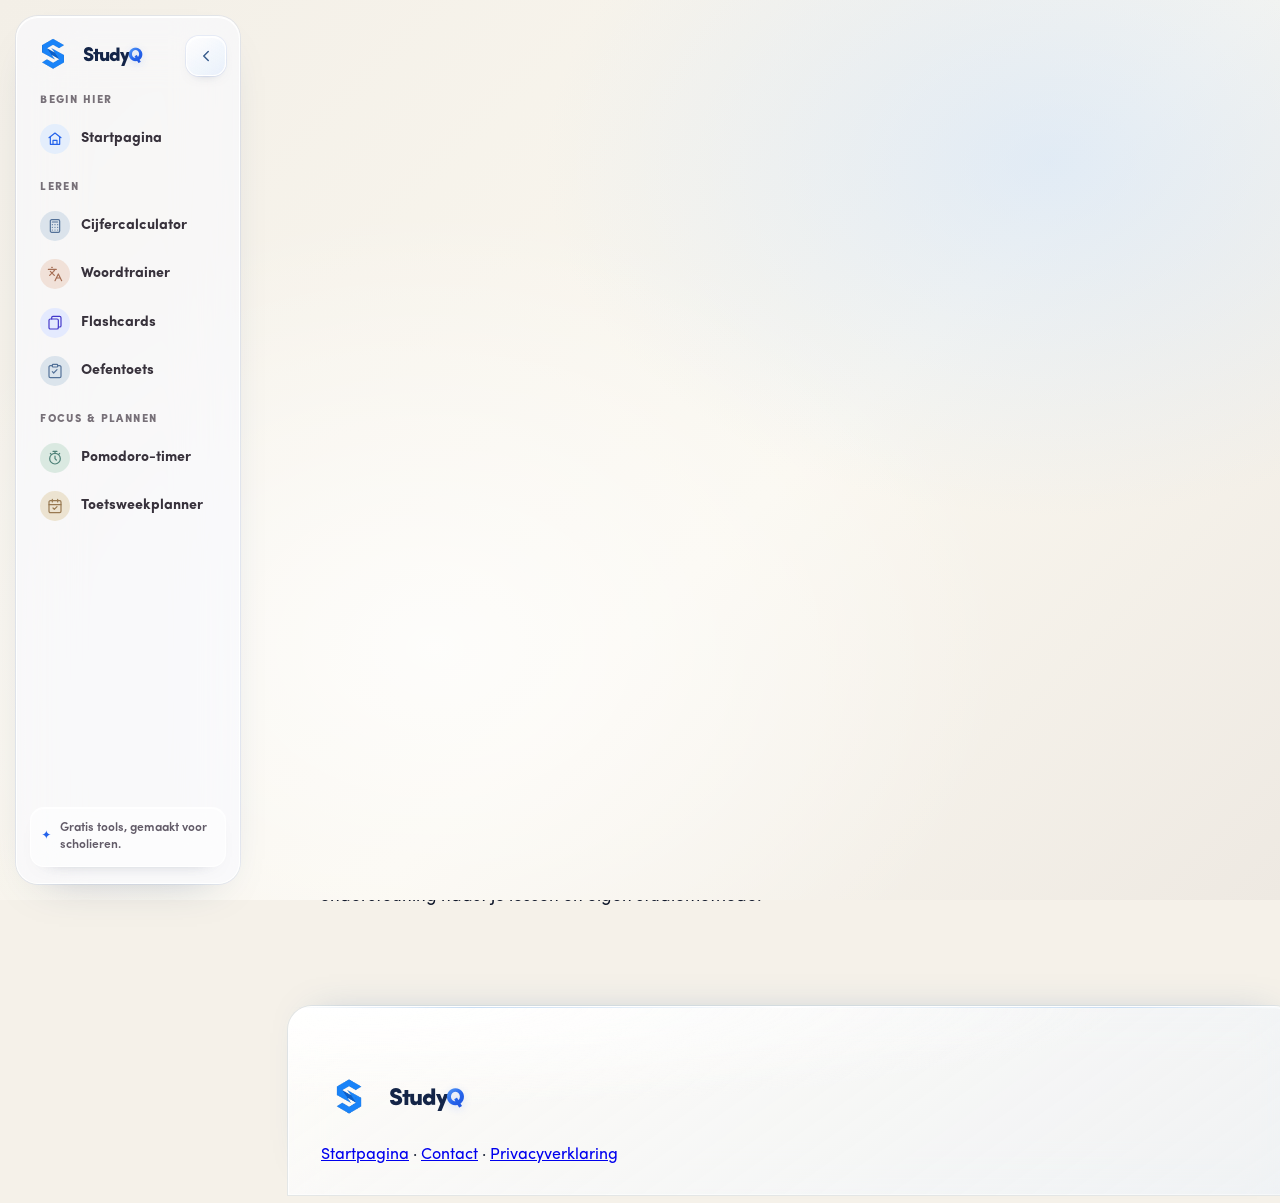
==== about/index.html @ 6595d3c1 "UI logo" ====
<!DOCTYPE html>
<html lang="nl">
<head>
  <meta charset="UTF-8">
  <meta name="viewport" content="width=device-width, initial-scale=1.0">
  <title>Over StudyQ: gratis studietools voor scholieren</title>
  <meta name="description" content="StudyQ brengt gratis studietools samen voor middelbare scholieren: cijfers berekenen, woordjes leren, toetsen plannen en gefocust studeren.">
  <meta name="robots" content="index,follow,max-image-preview:large">
  <link rel="canonical" href="https://studyq-nu.vercel.app/about/">
  <meta property="og:type" content="website">
  <meta property="og:site_name" content="StudyQ">
  <meta property="og:title" content="Over StudyQ: gratis studietools voor scholieren">
  <meta property="og:description" content="Ontdek gratis studietools voor middelbare scholieren, van cijfercalculator tot toetsweekplanner.">
  <meta property="og:url" content="https://studyq-nu.vercel.app/about/">
  <meta property="og:image" content="https://studyq-nu.vercel.app/assets/homepage.png">
  <meta name="twitter:card" content="summary_large_image">
  <meta name="twitter:title" content="Over StudyQ: gratis studietools voor scholieren">
  <meta name="twitter:description" content="Ontdek gratis studietools voor middelbare scholieren, van cijfercalculator tot toetsweekplanner.">
  <meta name="twitter:image" content="https://studyq-nu.vercel.app/assets/homepage.png">
  <link rel="icon" type="image/png" href="../favicon.png">
  <link rel="manifest" href="../favicon_io/site.webmanifest">
  <link rel="stylesheet" href="../theme.css">
  <link rel="stylesheet" href="../footer.css">
  <link rel="stylesheet" href="../site-navigation.css?v=13">
  <link rel="stylesheet" href="../site-ui-consistency.css?v=7">
  <script src="../js/site-navigation-state.js?v=8" defer></script>
  <script src="../js/site-navigation.js?v=7" defer></script>
  <script type="application/ld+json">{"@context":"https://schema.org","@type":"AboutPage","name":"Over StudyQ","url":"https://studyq-nu.vercel.app/about/","inLanguage":"nl-NL","description":"StudyQ brengt gratis studietools samen voor middelbare scholieren."}</script>
  <style>
    body{font-family:'Sofia Pro',Arial,sans-serif;color:#172554;background:#f8fbff}
    .about-main{max-width:920px;margin:0 auto;padding:clamp(2rem,6vw,5rem) 1.25rem}
    .about-main h1{font-size:clamp(2.2rem,5vw,3.5rem);line-height:1.1;margin:0 0 1rem}
    .about-main h2{margin:2rem 0 .6rem}.about-main p,.about-main li{font-size:1.08rem;line-height:1.75}
    .about-main a{color:#1d4ed8}.tool-links{display:grid;grid-template-columns:repeat(auto-fit,minmax(210px,1fr));gap:.8rem;padding:0;list-style:none}
    .tool-links a{display:block;padding:1rem;border:1px solid #dbeafe;border-radius:1rem;background:white;text-decoration:none;font-weight:600}
  </style>
</head>
<body>
  <main class="about-main">
    <p><a href="../">← Naar de startpagina van StudyQ</a></p>
    <h1>Over StudyQ</h1>
    <p>StudyQ is een verzameling gratis online studietools voor middelbare scholieren. De hulpmiddelen helpen je bij dagelijkse schooltaken: inzicht krijgen in cijfers, leerstof oefenen, toetsen voorbereiden en je aandacht verdelen.</p>
    <h2>Tools voor slimmer leren</h2>
    <ul class="tool-links">
      <li><a href="../calculator/">Cijfercalculator — bereken je gemiddelde en benodigde cijfers</a></li>
      <li><a href="../vocab/">Woordtrainer — oefen woordjes en begrippen</a></li>
      <li><a href="../flashcards/">Flashcards — maak kaartjes en herhaal leerstof</a></li>
      <li><a href="../practice-test/">Oefentoets — maak een oefentoets van je lesstof</a></li>
      <li><a href="../pomodoro/">Pomodoro-timer — wissel geconcentreerd werken af met pauzes</a></li>
      <li><a href="../planner/">Toetsweekplanner — plan toetsen en leersessies</a></li>
    </ul>
    <h2>Gemaakt met oog voor privacy</h2>
    <p>Veel StudyQ-tools werken direct in je browser en vereisen geen account. Sommige functies, zoals het maken of nakijken van een oefentoets en AI-planning, kunnen gegevens verwerken via externe diensten. Bekijk de <a href="../privacy/">privacyverklaring</a> voor details per functie.</p>
    <h2>Begin met studeren</h2>
    <p>Kies een hulpmiddel op de <a href="../">startpagina</a> en gebruik het wanneer je het nodig hebt. StudyQ is bedoeld als praktische ondersteuning naast je lessen en eigen studiemethode.</p>
  </main>
  <footer class="site-footer"><div class="footer-inner"><a class="footer-logo" href="../"><img src="../logo/logo.png" width="56" height="56" alt=""><span class="brand-wordmark">Study<span class="brand-q">Q</span></span></a><nav aria-label="Footer"><a href="../">Startpagina</a> · <a href="../contact/">Contact</a> · <a href="../privacy/">Privacyverklaring</a></nav></div></footer>
</body>
</html>
---- theme.css ----
/* ============================================================
   StudyQ — Unified theme
   Aggressive override layer. Loaded last on every tool page
   to force the homepage design language across the whole site.
   ============================================================ */

/* Local Sofia Pro font files */
@font-face {
  font-family: 'Sofia Pro';
  src: url('assets/fonts/sofia-pro/Sofia%20Pro%20Regular%20Az.otf') format('opentype');
  font-style: normal;
  font-weight: 400;
  font-display: swap;
}
@font-face {
  font-family: 'Sofia Pro';
  src: url('assets/fonts/sofia-pro/Sofia%20Pro%20Medium%20Az.otf') format('opentype');
  font-style: normal;
  font-weight: 500;
  font-display: swap;
}
@font-face {
  font-family: 'Sofia Pro';
  src: url('assets/fonts/sofia-pro/Sofia%20Pro%20Semi%20Bold%20Az.otf') format('opentype');
  font-style: normal;
  font-weight: 600;
  font-display: swap;
}
@font-face {
  font-family: 'Sofia Pro';
  src: url('assets/fonts/sofia-pro/Sofia%20Pro%20Bold%20Az.otf') format('opentype');
  font-style: normal;
  font-weight: 700;
  font-display: swap;
}
@font-face {
  font-family: 'Sofia Pro';
  src: url('assets/fonts/sofia-pro/Sofia%20Pro%20Black%20Az.otf') format('opentype');
  font-style: normal;
  font-weight: 900;
  font-display: swap;
}

/* ---------- 1. Kill all infinite animations globally ---------- */
@keyframes _StudyQ_disabled_ {
  from { opacity: 1; }
  to   { opacity: 1; }
}

/* Anything using `animation` gets flattened */
[style*="animation"] { animation: none !important; }
[class*="glow"]     { animation: none !important; text-shadow: none !important; box-shadow: inherit !important; }
[class*="Pulse"]    { animation: none !important; }
[class*="Breath"]   { animation: none !important; }
[class*="Float"]    { animation: none !important; }
[class*="Rise"]     { animation: none !important; }
[class*="Pop"]      { animation: none !important; }

/* ---------- 2. Base ---------- */
html, body {
  font-family: 'Sofia Pro', system-ui, -apple-system, 'Segoe UI', Roboto, sans-serif !important;
  background: #F5F8FE !important;
  background-image: none !important;
  color: #0F172A !important;
  -webkit-font-smoothing: antialiased;
  animation: none !important;
}

body::before { display: none !important; content: none !important; }

body.mode-focus, body.mode-break {
  background: #F5F8FE !important;
  background-image: none !important;
}

/* ---------- 3. Page container (all pages) ---------- */
.page,
.wrapper > .page,
body > .wrapper > .page {
  background: #FFFFFF !important;
  border: 1px solid #E2E8F0 !important;
  border-radius: 36px !important;
  box-shadow: 0 25px 50px -12px rgba(15, 23, 42, 0.12) !important;
  animation: none !important;
  padding: 3rem 3rem 2.5rem !important;
  margin-bottom: 2rem !important;
}

.page::before { display: none !important; content: none !important; }

.wrapper { max-width: 1240px !important; }

/* ---------- 4. Header (all pages) ---------- */
.top-bar {
  display: flex !important;
  align-items: center !important;
  justify-content: space-between !important;
  gap: 2rem !important;
  padding: 0 0 1.5rem !important;
  margin-bottom: 2.5rem !important;
  border-bottom: 1px solid #F1F5F9 !important;
  box-shadow: none !important;
  animation: none !important;
  flex-wrap: wrap !important;
}

.brand {
  display: inline-flex !important;
  align-items: center !important;
  gap: 0.75rem !important;
  font-weight: 800 !important;
  font-size: 1.35rem !important;
  letter-spacing: -0.03em !important;
  color: #0F172A !important;
  text-decoration: none !important;
  animation: none !important;
  text-shadow: none !important;
  transform: none !important;
}
.brand:hover { transform: none !important; }
.brand span { color: #2563EB !important; }

.brand-icon {
  width: 42px !important;
  height: 42px !important;
  background: #2563EB !important;
  color: #fff !important;
  border-radius: 12px !important;
  border: none !important;
  box-shadow: 0 4px 12px -2px rgba(37, 99, 235, 0.4) !important;
  display: inline-flex !important;
  align-items: center !important;
  justify-content: center !important;
  animation: none !important;
  transform: none !important;
}
.brand:hover .brand-icon { transform: none !important; }
.brand-icon svg { width: 22px !important; height: 22px !important; stroke-width: 2.2 !important; }

.header-actions {
  display: flex !important;
  align-items: center !important;
  gap: 0.75rem !important;
  flex-wrap: wrap !important;
  justify-content: flex-end !important;
}

/* ---------- 5. Back link ---------- */
.back-link {
  display: inline-flex !important;
  align-items: center !important;
  gap: 0.5rem !important;
  font-size: 0.9rem !important;
  font-weight: 600 !important;
  color: #334155 !important;
  text-decoration: none !important;
  padding: 0.55rem 1rem 0.55rem 0.85rem !important;
  border-radius: 999px !important;
  background: #FFFFFF !important;
  border: 1px solid #E2E8F0 !important;
  box-shadow: 0 1px 2px rgba(15, 23, 42, 0.04), 0 1px 3px rgba(15, 23, 42, 0.06) !important;
  transition: all 0.15s ease !important;
  animation: none !important;
}
.back-link:hover {
  background: #EFF6FF !important;
  border-color: #BFDBFE !important;
  color: #1D4ED8 !important;
  transform: translateY(-1px) !important;
  box-shadow: 0 4px 6px -1px rgba(15, 23, 42, 0.06) !important;
}
.back-link svg { width: 16px !important; height: 16px !important; stroke-width: 2.4 !important; }

/* ---------- 6. Language switcher ---------- */
.language-switcher {
  position: relative !important;
  display: inline-flex !important;
  align-items: center !important;
  gap: 0.5rem !important;
  background: #FFFFFF !important;
  border: 1px solid #E2E8F0 !important;
  border-radius: 999px !important;
  padding: 0.55rem 0.95rem 0.55rem 1.05rem !important;
  color: #334155 !important;
  cursor: pointer !important;
  font-weight: 600 !important;
  font-size: 0.9rem !important;
  box-shadow: 0 1px 2px rgba(15, 23, 42, 0.04) !important;
  animation: none !important;
  transition: all 0.15s ease !important;
  height: auto !important;
}
.language-switcher span {
  color: #334155 !important;
  font-size: 0.9rem !important;
  font-weight: 600 !important;
}
.language-switcher svg {
  width: 16px !important;
  height: 16px !important;
  stroke: currentColor !important;
  stroke-width: 2.2 !important;
  fill: none !important;
  color: #334155 !important;
}
.language-switcher .language-chevron,
.language-switcher .chevron { width: 14px !important; height: 14px !important; margin-left: -0.15rem !important; }
.language-switcher:hover,
.language-switcher:focus-within {
  border-color: #BFDBFE !important;
  background: #EFF6FF !important;
  color: #1D4ED8 !important;
  transform: none !important;
  box-shadow: 0 4px 6px -1px rgba(15, 23, 42, 0.06) !important;
}
.language-switcher:hover span,
.language-switcher:hover svg { color: #1D4ED8 !important; }

/* ---------- 7. Hero / page title ---------- */
body:has(> .page) .hero {
  margin-bottom: 2.5rem !important;
  text-align: center !important;
  animation: none !important;
}
.hero h1,
h1 {
  font-size: clamp(2rem, 4.5vw, 3rem) !important;
  font-weight: 900 !important;
  line-height: 1.1 !important;
  letter-spacing: -0.04em !important;
  color: #0F172A !important;
  text-shadow: none !important;
  animation: none !important;
  opacity: 1 !important;
  margin-bottom: 0.85rem !important;
  transition: none !important;
}
h1:hover { transform: none !important; }
h1 .highlight {
  color: #2563EB !important;
  background: none !important;
}
h1 .line2,
h1 .not-harder { color: #0F172A !important; }

.hero-desc,
p.hero-desc,
.hero-subtitle {
  font-size: 1.05rem !important;
  color: #64748B !important;
  font-weight: 400 !important;
  line-height: 1.65 !important;
  text-shadow: none !important;
  animation: none !important;
  max-width: 640px !important;
  margin: 0 auto !important;
  border-left: none !important;
  padding-left: 0 !important;
  box-shadow: none !important;
}

/* Homepage hero keeps its original large, left-aligned layout. */
body:has(.hero-inner) .hero { text-align: left !important; margin-bottom: 0 !important; }
body:has(.hero-inner) .hero h1 {
  font-size: clamp(3rem, 5.5vw, 4.6rem) !important;
  line-height: 1.08 !important;
}
body:has(.hero-inner) .hero-subtitle {
  font-size: clamp(1.1rem, 1.5vw, 1.35rem) !important;
  max-width: 680px !important;
  margin: 0 !important;
}
body:has(.hero-inner) .hero-cta { font-size: 1.1rem !important; }
@media (max-width: 720px) {
  body:has(.hero-inner) .hero h1 { font-size: clamp(2.5rem, 9vw, 3.2rem) !important; }
}

/* ---------- 8. Badge ---------- */
.badge {
  display: inline-flex !important;
  align-items: center !important;
  gap: 0.45rem !important;
  background: #EFF6FF !important;
  color: #1D4ED8 !important;
  font-weight: 600 !important;
  font-size: 0.8rem !important;
  padding: 0.4rem 0.95rem !important;
  border-radius: 999px !important;
  margin-bottom: 1.25rem !important;
  letter-spacing: 0 !important;
  border: 1px solid #DBEAFE !important;
  box-shadow: none !important;
  animation: none !important;
  transform: none !important;
}
.badge:hover { transform: none !important; }
.badge svg { width: 14px !important; height: 14px !important; stroke-width: 2.4 !important; }

/* ---------- 9. Buttons (universal) ---------- */
.btn,
button.btn,
a.btn,
.btn-primary,
.btn-secondary,
.btn-add,
.btn-clear,
.btn-calculate,
.btn-continue,
.btn-practice-mode,
.btn-vision,
.btn-plan-start,
.btn-fill-marker,
.btn-edit,
.btn-danger-ghost,
.btn-danger-reset,
.btn-skip,
.btn-long-break,
.preset-btn,
.tab-btn,
.modal-tab,
.ai-tab,
.session-preset,
.confidence-btn,
.prompt-viewer-tab,
.prompt-viewer-toggle,
.prompt-viewer-copy,
.advanced-toggle,
.study-segmented button,
.segmented button,
.quick-add-diff button,
.quick-add-btn,
.ocr-add-row,
.ocr-remove-row,
.remove-btn {
  font-family: inherit !important;
  font-weight: 700 !important;
  letter-spacing: -0.01em !important;
  transition: all 0.15s ease !important;
  animation: none !important;
  text-shadow: none !important;
}

.btn-primary,
.btn-calculate,
.btn-plan-start,
.btn-practice-mode,
.btn-vision,
.btn-add {
  background: #2563EB !important;
  color: #FFFFFF !important;
  border: 1px solid #2563EB !important;
  border-radius: 999px !important;
  box-shadow: 0 4px 12px -2px rgba(37, 99, 235, 0.4) !important;
  padding: 0.8rem 1.5rem !important;
  font-size: 0.95rem !important;
}
.btn-primary:hover,
.btn-calculate:hover,
.btn-plan-start:hover,
.btn-practice-mode:hover,
.btn-vision:hover,
.btn-add:hover {
  background: #1D4ED8 !important;
  border-color: #1D4ED8 !important;
  transform: translateY(-1px) !important;
  box-shadow: 0 8px 20px -4px rgba(37, 99, 235, 0.5) !important;
}
.btn-primary svg,
.btn-calculate svg,
.btn-plan-start svg,
.btn-practice-mode svg,
.btn-vision svg,
.btn-add svg { stroke: currentColor !important; }

.btn-secondary,
.btn-clear,
.btn-skip,
.btn-edit,
.btn-danger-ghost {
  background: #FFFFFF !important;
  color: #334155 !important;
  border: 1px solid #E2E8F0 !important;
  border-radius: 999px !important;
  box-shadow: 0 1px 2px rgba(15, 23, 42, 0.04) !important;
  padding: 0.8rem 1.5rem !important;
  font-size: 0.95rem !important;
}
.btn-secondary:hover,
.btn-clear:hover,
.btn-edit:hover,
.btn-danger-ghost:hover {
  background: #EFF6FF !important;
  color: #1D4ED8 !important;
  border-color: #BFDBFE !important;
  transform: translateY(-1px) !important;
  box-shadow: 0 4px 6px -1px rgba(15, 23, 42, 0.06) !important;
}
.btn-skip {
  background: #FFFBEB !important;
  color: #B45309 !important;
  border-color: #FDE68A !important;
}
.btn-skip:hover { background: #FEF3C7 !important; color: #92400E !important; border-color: #FCD34D !important; }

.btn-danger-reset,
.btn-clear.btn-danger-reset {
  background: #FFF1F2 !important;
  color: #BE123C !important;
  border-color: #FECDD3 !important;
}
.btn-danger-reset:hover {
  background: #FFE4E6 !important;
  border-color: #FDA4AF !important;
  color: #9F1239 !important;
}

.btn-ghost,
.btn-danger-ghost {
  background: transparent !important;
  color: #64748B !important;
  border: 1px solid #E2E8F0 !important;
  border-radius: 999px !important;
  padding: 0.5rem 1rem !important;
  font-size: 0.82rem !important;
  box-shadow: none !important;
}
.btn-ghost:hover,
.btn-danger-ghost:hover {
  background: #F8FAFC !important;
  color: #334155 !important;
  border-color: #CBD5E1 !important;
  transform: none !important;
}

.btn-long-break {
  background: #FFFFFF !important;
  color: #334155 !important;
  border: 1px solid #E2E8F0 !important;
  border-radius: 999px !important;
  padding: 0.95rem 1.5rem !important;
  box-shadow: 0 1px 2px rgba(15, 23, 42, 0.04) !important;
}
.btn-long-break:hover {
  background: #EFF6FF !important;
  color: #1D4ED8 !important;
  border-color: #BFDBFE !important;
  transform: translateY(-1px) !important;
}

.btn-fill-marker {
  background: #FFFBEB !important;
  color: #B45309 !important;
  border: 1px solid #FDE68A !important;
  border-radius: 999px !important;
  padding: 0.45rem 0.9rem !important;
  font-size: 0.8rem !important;
  box-shadow: none !important;
}
.btn-fill-marker:hover {
  background: #FEF3C7 !important;
  border-color: #FCD34D !important;
  transform: translateY(-1px) !important;
}

.remove-btn,
.ocr-remove-row {
  width: 36px !important;
  height: 36px !important;
  border-radius: 10px !important;
  background: #FFF1F2 !important;
  border: 1px solid #FECDD3 !important;
  color: #BE123C !important;
  box-shadow: none !important;
  animation: none !important;
}
.remove-btn:hover,
.ocr-remove-row:hover {
  background: #FFE4E6 !important;
  border-color: #FDA4AF !important;
  transform: none !important;
  box-shadow: none !important;
}

.preset-btn {
  background: #FFFFFF !important;
  color: #475569 !important;
  border: 1px solid #E2E8F0 !important;
  border-radius: 999px !important;
  padding: 0.6rem 1.15rem !important;
  font-size: 0.9rem !important;
  box-shadow: 0 1px 2px rgba(15, 23, 42, 0.04) !important;
}
.preset-btn:hover {
  background: #EFF6FF !important;
  color: #1D4ED8 !important;
  border-color: #BFDBFE !important;
  transform: none !important;
  box-shadow: 0 4px 6px -1px rgba(15, 23, 42, 0.06) !important;
}
.preset-btn.active {
  background: #2563EB !important;
  color: #FFFFFF !important;
  border-color: #2563EB !important;
  box-shadow: 0 4px 12px -2px rgba(37, 99, 235, 0.4) !important;
}

.tabs,
.ai-tabs,
.modal-tabs,
.prompt-viewer-tabs {
  background: #F8FAFC !important;
  border: 1px solid #E2E8F0 !important;
  border-radius: 999px !important;
  padding: 0.35rem !important;
  gap: 0.25rem !important;
  box-shadow: none !important;
  display: inline-flex !important;
  width: 100% !important;
}

.tab-btn,
.ai-tab,
.modal-tab,
.prompt-viewer-tab {
  background: transparent !important;
  color: #64748B !important;
  border: none !important;
  border-radius: 999px !important;
  font-weight: 600 !important;
  font-size: 0.9rem !important;
  padding: 0.65rem 1rem !important;
  box-shadow: none !important;
  flex: 1 !important;
}
.tab-btn:hover,
.ai-tab:hover,
.modal-tab:hover,
.prompt-viewer-tab:hover {
  color: #1D4ED8 !important;
  background: transparent !important;
  transform: none !important;
}
.tab-btn.active,
.ai-tab.active,
.modal-tab.active,
.prompt-viewer-tab.active {
  background: #2563EB !important;
  color: #FFFFFF !important;
  box-shadow: 0 2px 8px -2px rgba(37, 99, 235, 0.4) !important;
}

.segmented,
.study-segmented,
.ai-toggle,
.quick-add-diff {
  background: #F8FAFC !important;
  border: 1px solid #E2E8F0 !important;
  border-radius: 999px !important;
  padding: 0.3rem !important;
  display: inline-flex !important;
  gap: 0.2rem !important;
  box-shadow: none !important;
}
.segmented button,
.study-segmented button,
.ai-toggle button,
.quick-add-diff button {
  background: transparent !important;
  color: #64748B !important;
  border: none !important;
  border-radius: 999px !important;
  font-weight: 600 !important;
  font-size: 0.85rem !important;
  padding: 0.5rem 0.9rem !important;
  box-shadow: none !important;
}
.segmented button:hover,
.study-segmented button:hover,
.ai-toggle button:hover,
.quick-add-diff button:hover {
  color: #1D4ED8 !important;
  transform: none !important;
}
.segmented button.active,
.study-segmented button.active,
.ai-toggle button.active,
.quick-add-diff button.active {
  background: #2563EB !important;
  color: #FFFFFF !important;
  box-shadow: 0 2px 8px -2px rgba(37, 99, 235, 0.4) !important;
}

/* ---------- 10. Inputs ---------- */
input,
textarea,
select,
.field-input,
.fill-input,
.fill-select,
.custom-field input,
.quick-add-input,
.setup-textarea,
.answer-input,
.shared-weight-input,
.ocr-input,
.ai-composer textarea {
  font-family: inherit !important;
  background: #FFFFFF !important;
  color: #0F172A !important;
  border: 1px solid #E2E8F0 !important;
  border-radius: 12px !important;
  box-shadow: none !important;
  font-weight: 500 !important;
  transition: border-color 0.15s ease, box-shadow 0.15s ease !important;
  animation: none !important;
}
input:focus,
textarea:focus,
select:focus,
.field-input:focus,
.fill-input:focus,
.fill-select:focus,
.custom-field input:focus,
.quick-add-input:focus,
.setup-textarea:focus,
.answer-input:focus,
.shared-weight-input:focus,
.ocr-input:focus,
.ai-composer textarea:focus {
  border-color: #93C5FD !important;
  box-shadow: 0 0 0 3px rgba(59, 130, 246, 0.15) !important;
  outline: none !important;
}

.field-label,
.fill-label,
.custom-field label,
.quick-add-label,
.setup-label {
  color: #64748B !important;
  font-weight: 600 !important;
  font-size: 0.72rem !important;
  letter-spacing: 0.06em !important;
  text-transform: uppercase !important;
}

/* ---------- 11. Cards (generic) ---------- */
.plan-card,
.study-card,
.done-card,
.timer-card,
.setup-card,
.explanation,
.progress-header,
.quick-add-card,
.test-card,
.result-card,
.ocr-preview,
.ocr-zone,
.example-card,
.reco-block,
.session-content,
.modal,
.ai-chat-shell,
.ai-timetable-content,
.prompt-viewer,
.timer-options,
.custom-panel,
.equal-weight-toggle,
.grade-row,
.plan-detail,
.comparison-card,
.example-box,
.import-preview,
.confidence-grid,
.session-options,
.drop-zone {
  background: #FFFFFF !important;
  border: 1px solid #E2E8F0 !important;
  border-radius: 20px !important;
  box-shadow: 0 4px 6px -1px rgba(15, 23, 42, 0.06), 0 2px 4px -1px rgba(15, 23, 42, 0.04) !important;
  animation: none !important;
  transition: border-color 0.15s ease, box-shadow 0.15s ease !important;
}

.test-card:hover,
.tool-card:hover,
.example-card:hover,
.comparison-card:hover,
.plan-detail:hover,
.quick-add-item:hover {
  transform: translateY(-2px) !important;
  border-color: #CBD5E1 !important;
  box-shadow: 0 10px 25px -5px rgba(15, 23, 42, 0.08) !important;
}

.test-card { border-left: 1px solid #E2E8F0 !important; }
.test-card.urgency-far { border-left-color: #E2E8F0 !important; }
.test-card.urgency-soon { border-left-color: #FDE68A !important; }
.test-card.urgency-close { border-left-color: #FDBA74 !important; }
.test-card.urgency-imminent { border-left-color: #FDA4AF !important; }

/* ---------- 12. Gradients → flat surfaces ---------- */
.timer-card,
.study-card,
.done-card,
.result-card,
.test-card,
.plan-card,
.quick-add-card,
.ai-chat-shell,
.ai-timetable-panel,
.session-content,
.reco-block,
.ocr-zone,
.drop-zone,
.progress-header,
.example-card,
.comparison-card,
.import-preview {
  background: #FFFFFF !important;
  background-image: none !important;
}
body.mode-break .timer-card,
body.mode-focus .timer-card,
body.mode-break .page,
body.mode-focus .page {
  background: #FFFFFF !important;
  background-image: none !important;
}

/* ---------- 13. Mode label (Pomodoro) ---------- */
.mode-label {
  background: #EFF6FF !important;
  color: #1D4ED8 !important;
  border: 1px solid #DBEAFE !important;
  border-radius: 999px !important;
  font-weight: 700 !important;
  box-shadow: none !important;
  animation: none !important;
}
body.mode-break .mode-label {
  background: #ECFDF5 !important;
  color: #047857 !important;
  border-color: #A7F3D0 !important;
}

.timer-display {
  color: #2563EB !important;
  text-shadow: none !important;
  animation: none !important;
}
body.mode-break .timer-display { color: #047857 !important; }

body.mode-break .btn-primary {
  background: #059669 !important;
  border-color: #059669 !important;
  box-shadow: 0 4px 12px -2px rgba(5, 150, 105, 0.4) !important;
}
body.mode-break .btn-primary:hover { background: #047857 !important; border-color: #047857 !important; }

/* ---------- 14. Timer card icon button ---------- */
.timer-card-fullscreen,
.session-fullscreen-btn {
  background: #FFFFFF !important;
  border: 1px solid #E2E8F0 !important;
  color: #64748B !important;
  border-radius: 50% !important;
  box-shadow: 0 1px 3px rgba(15, 23, 42, 0.06) !important;
}
.timer-card-fullscreen:hover,
.session-fullscreen-btn:hover {
  background: #EFF6FF !important;
  color: #1D4ED8 !important;
  border-color: #BFDBFE !important;
  transform: scale(1.06) !important;
}

/* ---------- 15. Session overlay (planner study session) ---------- */
.session-overlay {
  background: #F5F8FE !important;
  background-image: none !important;
}
.session-overlay.session-break {
  background: #ECFDF5 !important;
  background-image: none !important;
}
.session-phase {
  background: #EFF6FF !important;
  color: #1D4ED8 !important;
  border: 1px solid #DBEAFE !important;
  border-radius: 999px !important;
  box-shadow: none !important;
  animation: none !important;
}
.session-overlay.session-break .session-phase {
  background: #ECFDF5 !important;
  color: #047857 !important;
  border-color: #A7F3D0 !important;
}
.session-timer {
  color: #2563EB !important;
  text-shadow: none !important;
  animation: none !important;
}
.session-overlay.session-break .session-timer { color: #047857 !important; text-shadow: none !important; }

/* ---------- 16. Fullscreen overlay (Pomodoro) ---------- */
.fullscreen-overlay,
.fullscreen-overlay.fs-focus { background: #F5F8FE !important; background-image: none !important; }
.fullscreen-overlay.fs-break { background: #ECFDF5 !important; background-image: none !important; }
.fullscreen-timer {
  color: #2563EB !important;
  text-shadow: none !important;
}
.fullscreen-overlay.fs-break .fullscreen-timer { color: #047857 !important; text-shadow: none !important; }
.fullscreen-mode-label {
  background: #EFF6FF !important;
  color: #1D4ED8 !important;
  border: 1px solid #DBEAFE !important;
  box-shadow: none !important;
}
.fullscreen-overlay.fs-break .fullscreen-mode-label {
  background: #ECFDF5 !important;
  color: #047857 !important;
  border-color: #A7F3D0 !important;
}
.fullscreen-exit {
  background: #FFFFFF !important;
  border: 1px solid #E2E8F0 !important;
  color: #64748B !important;
  box-shadow: 0 1px 3px rgba(15, 23, 42, 0.06) !important;
}
.fullscreen-exit:hover {
  background: #EFF6FF !important;
  color: #1D4ED8 !important;
  border-color: #BFDBFE !important;
  transform: scale(1.06) rotate(0deg) !important;
}

/* ---------- 17. Planner: quick-add widget ---------- */
.quick-add-card {
  padding: 1.5rem 1.6rem 1.35rem !important;
  border-radius: 20px !important;
}
.quick-add-title {
  color: #0F172A !important;
  font-weight: 700 !important;
}
.quick-add-title svg { color: #2563EB !important; }
.quick-add-hint { color: #94A3B8 !important; }

.quick-add-item {
  background: #FFFFFF !important;
  border: 1px solid #E2E8F0 !important;
  border-radius: 999px !important;
  box-shadow: 0 1px 2px rgba(15, 23, 42, 0.04) !important;
  animation: none !important;
}
.quick-add-item-diff.diff-low { background: #059669 !important; }
.quick-add-item-diff.diff-mid { background: #2563EB !important; }
.quick-add-item-diff.diff-high { background: #DC2626 !important; }

/* ============================================================
   BRAND LOGO — container stripped, image is the animated element
   ============================================================ */
.brand-mark,
.brand-icon {
  width: 56px !important;
  height: 56px !important;
  background: transparent !important;
  border: none !important;
  border-radius: 0 !important;
  box-shadow: none !important;
  overflow: visible !important;
  flex-shrink: 0;
  transform: none !important;
  transition: none !important;
  animation: none !important;
}
.brand-mark img,
.brand-icon img {
  display: block;
  width: 100%;
  height: 100%;
  object-fit: contain;
  object-position: center;
  pointer-events: none;
  user-select: none;
  transform: scale(2);
  transform-origin: center center;
  transition:
    transform 0.45s cubic-bezier(0.16, 1, 0.3, 1),
    filter 0.45s cubic-bezier(0.16, 1, 0.3, 1);
  will-change: transform;
  backface-visibility: hidden;
}

.brand:hover .brand-mark img,
.brand:hover .brand-icon img {
  transform: scale(2.15) rotate(-6deg);
  filter: drop-shadow(0 6px 14px rgba(37, 99, 235, 0.35));
}

.brand:active .brand-mark img,
.brand:active .brand-icon img {
  transform: scale(2.08) rotate(-3deg);
  transition-duration: 0.16s;
}

/* Tablet */
@media (max-width: 900px) {
  .brand-mark,
  .brand-icon {
    width: 50px !important;
    height: 50px !important;
  }
}

/* Phone */
@media (max-width: 560px) {
  .brand-mark,
  .brand-icon {
    width: 44px !important;
    height: 44px !important;
  }
}

/* ---------- 18. Planner: live prompt viewer ---------- */
.prompt-viewer {
  background: #0F172A !important;
  border: 1px solid #1E293B !important;
  border-radius: 20px !important;
  box-shadow: 0 10px 25px -5px rgba(15, 23, 42, 0.15) !important;
}
.prompt-viewer-header {
  background: #1E293B !important;
  border-bottom: 1px solid #334155 !important;
}
.prompt-viewer-title { color: #CBD5E1 !important; }
.prompt-viewer-title svg { color: #60A5FA !important; }
.prompt-viewer-status {
  background: rgba(37, 99, 235, 0.2) !important;
  border: 1px solid rgba(96, 165, 250, 0.4) !important;
  color: #93C5FD !important;
}
.prompt-viewer-toggle {
  background: rgba(37, 99, 235, 0.15) !important;
  border: 1px solid rgba(96, 165, 250, 0.4) !important;
  color: #93C5FD !important;
  border-radius: 999px !important;
}
.prompt-viewer-toggle:hover {
  background: rgba(37, 99, 235, 0.3) !important;
  color: #FFFFFF !important;
  transform: none !important;
}
.prompt-viewer-body { background: #0F172A !important; }
.prompt-viewer-tabs {
  background: rgba(30, 41, 59, 0.8) !important;
  border-color: #334155 !important;
}
.prompt-viewer-tab { color: #94A3B8 !important; }
.prompt-viewer-tab.active { background: #2563EB !important; color: #FFFFFF !important; }
.prompt-viewer-pre {
  background: #020617 !important;
  border: 1px solid #1E293B !important;
  color: #CBD5E1 !important;
  border-radius: 12px !important;
}
.prompt-viewer-copy {
  background: rgba(37, 99, 235, 0.15) !important;
  border: 1px solid rgba(96, 165, 250, 0.4) !important;
  color: #93C5FD !important;
  border-radius: 999px !important;
}
.prompt-viewer-copy:hover {
  background: rgba(37, 99, 235, 0.3) !important;
  color: #FFFFFF !important;
}
.prompt-viewer-meta { color: #64748B !important; }

/* ---------- 19. Planner: AI chat feed ---------- */
.ai-chat-shell {
  background: #F8FAFC !important;
  border: 1px solid #E2E8F0 !important;
  border-radius: 20px !important;
}
.ai-settings {
  background: #FFFFFF !important;
  border-bottom: 1px solid #E2E8F0 !important;
}
.ai-setting-item { color: #64748B !important; font-weight: 600 !important; }
.ai-setting-item svg { color: #2563EB !important; }

.ai-avatar {
  background: #FFFFFF !important;
  border: 1px solid #E2E8F0 !important;
  color: #2563EB !important;
  border-radius: 10px !important;
  box-shadow: none !important;
}
.ai-msg-user .ai-avatar {
  background: #2563EB !important;
  color: #FFFFFF !important;
  border-color: #2563EB !important;
  box-shadow: none !important;
}

.ai-bubble {
  background: #FFFFFF !important;
  border: 1px solid #E2E8F0 !important;
  border-radius: 16px !important;
  color: #334155 !important;
  box-shadow: none !important;
}
.ai-msg-user .ai-bubble {
  background: #2563EB !important;
  border-color: #2563EB !important;
  color: #FFFFFF !important;
  box-shadow: none !important;
}

.ai-content h1, .ai-content h2, .ai-content h3, .ai-content h4 { color: #0F172A !important; }
.ai-content strong, .ai-content b { color: #0F172A !important; }
.ai-content code { background: #EFF6FF !important; color: #1D4ED8 !important; }

.ai-content table { font-size: 0.88rem !important; }
.ai-content thead th {
  background: #F8FAFC !important;
  color: #475569 !important;
  border-bottom: 1px solid #E2E8F0 !important;
  font-weight: 700 !important;
}
.ai-content tbody td { border-bottom: 1px solid #F1F5F9 !important; color: #334155 !important; }
.ai-content tbody tr:nth-child(even) { background: #FAFBFF !important; }
.ai-content tbody tr:hover { background: #EFF6FF !important; }
.ai-content tbody td:first-child { color: #0F172A !important; }

.ai-composer {
  background: #FFFFFF !important;
  border-top: 1px solid #E2E8F0 !important;
}
.ai-send-btn {
  background: #2563EB !important;
  border: 1px solid #2563EB !important;
  color: #FFFFFF !important;
  box-shadow: 0 4px 12px -2px rgba(37, 99, 235, 0.4) !important;
  border-radius: 50% !important;
}
.ai-send-btn:hover:not(:disabled) {
  background: #1D4ED8 !important;
  transform: none !important;
}
.ai-send-btn:disabled { opacity: 0.4 !important; }

.ai-bridge {
  background: #EFF6FF !important;
  border-bottom: 1px solid #DBEAFE !important;
}
.ai-bridge-icon {
  background: #FFFFFF !important;
  color: #2563EB !important;
  border: 1px solid #DBEAFE !important;
  box-shadow: none !important;
}
.ai-bridge-label { color: #94A3B8 !important; }
.ai-bridge-value { color: #0F172A !important; }

.ai-completed {
  background: #ECFDF5 !important;
  border-bottom: 1px solid #A7F3D0 !important;
}
.ai-completed-info { color: #047857 !important; }
.ai-completed-clear {
  background: #FFFFFF !important;
  color: #047857 !important;
  border: 1px solid #A7F3D0 !important;
  border-radius: 999px !important;
}

/* ---------- 20. Planner: test cards, plan card ---------- */
.test-subject-text,
.test-subject { color: #0F172A !important; font-weight: 700 !important; }

.test-meta-item {
  background: #F8FAFC !important;
  border: 1px solid #E2E8F0 !important;
  border-radius: 999px !important;
  color: #475569 !important;
  box-shadow: none !important;
}
.test-meta-item:hover { transform: none !important; border-color: #CBD5E1 !important; }
.test-meta-item strong { color: #0F172A !important; }
.test-meta-item svg { color: #94A3B8 !important; }
.test-meta-item.muted {
  background: #FFFBEB !important;
  border-color: #FDE68A !important;
  color: #B45309 !important;
}
.test-meta-item.muted strong { color: #B45309 !important; }

.test-countdown { color: #0F172A !important; font-weight: 800 !important; }
.test-countdown.urgent { color: #DC2626 !important; }
.test-countdown.soon { color: #B45309 !important; }
.test-when { color: #94A3B8 !important; }

.plan-subject { color: #0F172A !important; animation: none !important; }
.plan-duration {
  background: #EFF6FF !important;
  color: #1D4ED8 !important;
  border: 1px solid #DBEAFE !important;
  border-radius: 999px !important;
}
.plan-detail-label { color: #94A3B8 !important; }
.plan-detail-value { color: #0F172A !important; }
.plan-detail-value.urgent { color: #DC2626 !important; }
.plan-detail-value.soon { color: #B45309 !important; }

.plan-reason {
  border-left: 3px solid #DBEAFE !important;
  color: #475569 !important;
}
.plan-reason strong { color: #2563EB !important; }

.reco-block {
  background: #F8FAFC !important;
  border: 1px solid #E2E8F0 !important;
}
.reco-block.reco-stop {
  background: #ECFDF5 !important;
  border-color: #A7F3D0 !important;
  animation: none !important;
}
.reco-block.reco-continue {
  background: #FFFBEB !important;
  border-color: #FDE68A !important;
  animation: none !important;
}
.reco-block.reco-urgent {
  background: #FFF1F2 !important;
  border-color: #FECDD3 !important;
  animation: none !important;
}
.reco-icon {
  background: #FFFFFF !important;
  border: 1px solid #E2E8F0 !important;
  color: #2563EB !important;
  border-radius: 12px !important;
  box-shadow: none !important;
}
.reco-badge {
  border-radius: 999px !important;
  font-weight: 700 !important;
}
.reco-block.reco-stop .reco-badge { background: #FFFFFF !important; color: #047857 !important; border-color: #A7F3D0 !important; }
.reco-block.reco-continue .reco-badge { background: #FFFFFF !important; color: #B45309 !important; border-color: #FDE68A !important; }
.reco-block.reco-urgent .reco-badge { background: #FFFFFF !important; color: #BE123C !important; border-color: #FECDD3 !important; }

/* ---------- 21. Calculator specifics ---------- */
.result-card {
  background: #F8FAFC !important;
  border: 1px solid #E2E8F0 !important;
  border-radius: 20px !important;
}
.result-label { color: #64748B !important; }
.result-value {
  color: #2563EB !important;
  animation: none !important;
  text-shadow: none !important;
}
.result-meta { border-top: 1px solid #E2E8F0 !important; }
.meta-item { color: #64748B !important; }
.meta-item strong { color: #0F172A !important; }

.explanation { padding: 2.5rem 3rem !important; }
.explanation h2, .explanation h3 { color: #0F172A !important; }
.explanation h3 { color: #2563EB !important; }
.explanation p { color: #475569 !important; }
.example-box {
  background: #F8FAFC !important;
  border: 1px solid #E2E8F0 !important;
  border-radius: 16px !important;
}
.example-box .formula { color: #1D4ED8 !important; }

.equal-weight-toggle {
  background: #F8FAFC !important;
  border: 1px solid #E2E8F0 !important;
  border-radius: 16px !important;
}
.toggle-switch {
  background: #CBD5E1 !important;
  border-radius: 999px !important;
  box-shadow: none !important;
}
.equal-weight-toggle input[type="checkbox"]:checked ~ .toggle-switch {
  background: #2563EB !important;
  box-shadow: none !important;
}

/* ---------- 22. Vocab specifics ---------- */
.progress-header { padding: 1.35rem 1.5rem !important; border-radius: 20px !important; }
.progress-title-icon {
  background: #2563EB !important;
  color: #FFFFFF !important;
  border-radius: 10px !important;
  box-shadow: none !important;
}
.progress-counter {
  background: #FFFFFF !important;
  border: 1px solid #E2E8F0 !important;
  border-radius: 999px !important;
  color: #475569 !important;
  box-shadow: none !important;
}
.progress-counter strong { color: #2563EB !important; }
.progress-bar { background: #F1F5F9 !important; border-radius: 999px !important; box-shadow: none !important; }

.progress-segment.seg-unlearned { background: #CBD5E1 !important; }
.progress-segment.seg-learning  { background: #FBBF24 !important; }
.progress-segment.seg-mastered  { background: #10B981 !important; }

.setup-card { padding: 2rem 1.75rem !important; border-radius: 20px !important; }
.setup-card h2 { color: #0F172A !important; }
.setup-card h2 svg { color: #2563EB !important; }

.example-card {
  background: #EFF6FF !important;
  border: 1px solid #DBEAFE !important;
  border-radius: 16px !important;
  box-shadow: none !important;
}
.example-card:hover {
  background: #DBEAFE !important;
  border-color: #93C5FD !important;
  transform: translateY(-1px) !important;
  box-shadow: 0 4px 12px -2px rgba(37, 99, 235, 0.15) !important;
}
.example-card-icon {
  background: #FFFFFF !important;
  color: #2563EB !important;
  border: 1px solid #BFDBFE !important;
  box-shadow: none !important;
}
.example-card-title { color: #1D4ED8 !important; }
.example-card-sub { color: #64748B !important; }

.word-prompt { color: #0F172A !important; animation: none !important; }
.word-sub { color: #64748B !important; }
.practice-answer {
  background: #EFF6FF !important;
  border: 1px dashed #93C5FD !important;
  border-radius: 12px !important;
  color: #1D4ED8 !important;
}
.practice-answer strong { color: #0F172A !important; }

.answer-input.correct { border-color: #10B981 !important; box-shadow: 0 0 0 3px rgba(16, 185, 129, 0.15) !important; }
.answer-input.incorrect { border-color: #DC2626 !important; box-shadow: 0 0 0 3px rgba(220, 38, 38, 0.15) !important; }

.round-chip {
  border-radius: 999px !important;
  font-weight: 700 !important;
  box-shadow: none !important;
}
.round-chip.practice { background: #EFF6FF !important; color: #1D4ED8 !important; border-color: #DBEAFE !important; }
.round-chip.test { background: #FFFBEB !important; color: #B45309 !important; border-color: #FDE68A !important; }
.round-chip.mastered { background: #ECFDF5 !important; color: #047857 !important; border-color: #A7F3D0 !important; }
.round-chip.freeplay { background: #F5F3FF !important; color: #6D28D9 !important; border-color: #DDD6FE !important; }

.batch-chip {
  background: #F8FAFC !important;
  border: 1px solid #E2E8F0 !important;
  border-radius: 999px !important;
  color: #475569 !important;
  box-shadow: none !important;
}
.batch-chip svg { color: #2563EB !important; }
.batch-chip strong { color: #0F172A !important; }

.feedback-strip.ok   { background: #ECFDF5 !important; color: #047857 !important; border-color: #A7F3D0 !important; box-shadow: none !important; }
.feedback-strip.warn { background: #FFFBEB !important; color: #B45309 !important; border-color: #FDE68A !important; box-shadow: none !important; }
.feedback-strip.bad  { background: #FFF1F2 !important; color: #BE123C !important; border-color: #FECDD3 !important; box-shadow: none !important; }

.done-card {
  background: #ECFDF5 !important;
  border-color: #A7F3D0 !important;
  box-shadow: 0 4px 6px -1px rgba(15, 23, 42, 0.06) !important;
}
.done-icon {
  background: #FFFFFF !important;
  color: #047857 !important;
  border: 1px solid #A7F3D0 !important;
  box-shadow: none !important;
  animation: none !important;
}
.done-stat {
  background: #FFFFFF !important;
  border: 1px solid #E2E8F0 !important;
  box-shadow: none !important;
}
.done-stat-value { color: #2563EB !important; }
.done-stat-value.good { color: #047857 !important; }

/* ---------- 23. Privacy note ---------- */
.privacy-note {
  background: #F8FAFC !important;
  border: 1px solid #E2E8F0 !important;
  border-radius: 999px !important;
  color: #64748B !important;
  box-shadow: none !important;
  animation: none !important;
  font-weight: 500 !important;
}
.privacy-note svg { color: #10B981 !important; }

/* ---------- 24. Modals ---------- */
.modal-backdrop { background: rgba(15, 23, 42, 0.5) !important; backdrop-filter: blur(4px) !important; }
.modal {
  background: #FFFFFF !important;
  border: 1px solid #E2E8F0 !important;
  border-radius: 20px !important;
  box-shadow: 0 25px 50px -12px rgba(15, 23, 42, 0.25) !important;
}
.modal-header h3 { color: #0F172A !important; }
.modal-close {
  background: #F8FAFC !important;
  border: 1px solid #E2E8F0 !important;
  color: #64748B !important;
  border-radius: 50% !important;
}
.modal-close:hover {
  background: #FFF1F2 !important;
  color: #BE123C !important;
  border-color: #FECDD3 !important;
  transform: rotate(0deg) !important;
}

/* ---------- 25. Empty states ---------- */
.empty-state,
.plan-empty,
.ai-timetable-empty {
  background: #F8FAFC !important;
  border: 1px dashed #CBD5E1 !important;
  border-radius: 16px !important;
  color: #64748B !important;
}
.empty-state svg, .plan-empty svg, .ai-timetable-empty svg { color: #94A3B8 !important; }
.empty-state h3, .plan-empty h3, .ai-timetable-empty h3 { color: #0F172A !important; }

/* ---------- 26. Footer ---------- */
.footer {
  border-top: 1px solid #F1F5F9 !important;
  color: #94A3B8 !important;
  text-align: center !important;
  padding: 1.5rem 1rem !important;
  background: transparent !important;
}
.footer a { color: #2563EB !important; border-bottom: none !important; }
.footer a:hover { color: #1D4ED8 !important; }

/* ---------- 27. Section headers ---------- */
.section-header {
  border-bottom: 1px solid #F1F5F9 !important;
  box-shadow: none !important;
  padding-bottom: 1rem !important;
}
.section-header h2 { color: #0F172A !important; font-weight: 800 !important; }
.section-header h2 svg { color: #2563EB !important; }

/* ---------- 28. Ambient / sound selectors in Pomodoro/Planner ---------- */
.ambient-selector,
.session-sound,
.session-ambient {
  background: #FFFFFF !important;
  border: 1px solid #E2E8F0 !important;
  border-radius: 999px !important;
  box-shadow: none !important;
}
.ambient-selector:hover,
.session-sound:hover,
.session-ambient:hover {
  border-color: #BFDBFE !important;
  background: #EFF6FF !important;
  transform: none !important;
  box-shadow: none !important;
}
.ambient-selector.is-playing,
.session-ambient.is-playing {
  background: #EFF6FF !important;
  border-color: #93C5FD !important;
}
.ambient-selector .ambient-icon,
.session-ambient svg,
.session-sound svg { color: #2563EB !important; }
.ambient-selector .ambient-label,
.session-sound .sound-label,
.session-ambient .ambient-label { color: #475569 !important; }
.ambient-selector .ambient-value,
.session-ambient .ambient-label strong { color: #2563EB !important; }

/* ---------- 29. Kbd hints ---------- */
.kbd, .session-kbd {
  background: #FFFFFF !important;
  border: 1px solid #E2E8F0 !important;
  color: #475569 !important;
  border-radius: 6px !important;
  box-shadow: 0 1px 0 #E2E8F0 !important;
}
.kbd-hints, .session-kbd-hints { color: #94A3B8 !important; }

/* ---------- 30. OCR zone (vocab) ---------- */
.ocr-zone {
  background: #F8FAFC !important;
  border: 2px dashed #CBD5E1 !important;
  border-radius: 16px !important;
  box-shadow: none !important;
}
.ocr-zone:hover, .ocr-zone.dragging {
  background: #EFF6FF !important;
  border-color: #93C5FD !important;
  box-shadow: none !important;
  transform: none !important;
}
.ocr-zone-icon {
  background: #FFFFFF !important;
  color: #2563EB !important;
  border: 1px solid #E2E8F0 !important;
  border-radius: 14px !important;
  box-shadow: none !important;
}
.ocr-zone-title { color: #0F172A !important; }
.ocr-zone-sub { color: #64748B !important; }

.ocr-table-wrap {
  background: #FFFFFF !important;
  border: 1px solid #E2E8F0 !important;
  border-radius: 14px !important;
}
.ocr-table thead th {
  background: #F8FAFC !important;
  color: #475569 !important;
  border-bottom: 1px solid #E2E8F0 !important;
}

/* ---------- 31. Study session overlay utilities ---------- */
.session-chapter {
  background: #F8FAFC !important;
  border: 1px solid #E2E8F0 !important;
  border-radius: 999px !important;
  color: #475569 !important;
}
.session-round { color: #64748B !important; }
.session-round strong { color: #2563EB !important; }

/* ---------- 32. Focus outline ---------- */
:focus-visible {
  outline: 2px solid #2563EB !important;
  outline-offset: 2px !important;
}

/* ---------- 33. Responsive tidy ---------- */
@media (max-width: 800px) {
  .page { padding: 2rem 1.5rem 1.75rem !important; border-radius: 24px !important; }
  .top-bar { gap: 1rem !important; margin-bottom: 2rem !important; }
  .brand { font-size: 1.15rem !important; }
}
@media (max-width: 650px) {
  .page { padding: 1.5rem 1.1rem 1.25rem !important; border-radius: 20px !important; }
  .top-bar { flex-direction: column !important; align-items: flex-start !important; }
  .header-actions { width: 100% !important; justify-content: space-between !important; }
}

/* ---------- 34. Performance pass ---------- */
/* Kill the infinite decorative keyframes (pulses, glows, floats).
   We deliberately do NOT touch `transition-duration` or `will-change`
   on `*` — `animations.css` owns those two properties and sets them
   per-element. Forcing them here was defeating the GPU layer promotion
   that `animations.css` sets up, which made tile-heavy pages feel choppy. */
* {
  animation-duration: 0.01ms !important;
  animation-iteration-count: 1 !important;
}

html, body {
  scroll-behavior: auto !important;
}

@media (prefers-reduced-motion: reduce) {
  *, *::before, *::after {
    animation-duration: 0.01ms !important;
    animation-iteration-count: 1 !important;
    transition-duration: 0.01ms !important;
    scroll-behavior: auto !important;
    will-change: auto !important;
  }
}

/* ============================================================
   BRAND — tighten the gap between logo and text
   ============================================================ */
.brand {
  gap: 0.35rem !important;
}

.brand-mark,
.brand-icon {
  margin-right: -10px;
}

@media (max-width: 900px) {
  .brand { gap: 0.3rem !important; }
  .brand-mark,
  .brand-icon { margin-right: -8px; }
}

@media (max-width: 560px) {
  .brand { gap: 0.25rem !important; }
  .brand-mark,
  .brand-icon { margin-right: -6px; }
}
---- footer.css ----
/* Shared StudyQ footer */
body:has(.site-footer) {
  display:flex !important;
  flex-direction:column !important;
  align-items:stretch !important;
  min-height:100vh !important;
}
body:has(.site-footer) > .wrapper,
body:has(.site-footer) > .shell { flex:1 0 auto !important; }
.site-footer {
  position: relative;
  isolation: isolate;
  max-width: 1240px;
  width: min(1240px, calc(100% - 2.5rem));
  margin: auto auto 0;
  padding: 4rem 2rem 2rem;
  border: 1px solid rgba(255, 255, 255, .92);
  border-bottom: 0;
  border-radius: 24px 24px 0 0;
  background:
    radial-gradient(120% 85% at 8% 0%, rgba(255,255,255,.96), transparent 62%),
    linear-gradient(145deg, rgba(255,255,255,.76), rgba(235,243,254,.62));
  -webkit-backdrop-filter: blur(24px) saturate(175%);
  backdrop-filter: blur(24px) saturate(175%);
  box-shadow:
    inset 0 1px 1px rgba(255,255,255,.98),
    inset 0 -1px 0 rgba(255,255,255,.45),
    0 -14px 38px -28px rgba(36, 81, 140, .34),
    0 0 0 1px rgba(82, 145, 211, .1);
  font-family: 'Sofia Pro', system-ui, -apple-system, sans-serif;
}
.site-footer::before {
  content: "";
  position: absolute;
  inset: 0 0 auto;
  height: 1px;
  pointer-events: none;
  background: linear-gradient(90deg, transparent, rgba(111, 166, 224, .38) 18%, rgba(255,255,255,.98) 50%, rgba(111,166,224,.38) 82%, transparent);
}
.footer-container { display:grid; grid-template-columns:2fr 1fr 1fr; gap:3rem; margin-bottom:3rem; }
.footer-brand { max-width:340px; }
.footer-logo {
  display:inline-flex; align-items:center; gap:.75rem; margin-bottom:1.25rem;
  color:#0F172A; text-decoration:none; font-weight:800; font-size:1.5rem; letter-spacing:-.03em;
  transition:transform .35s cubic-bezier(.34,1.56,.64,1);
}
.footer-logo:hover { transform:scale(1.02); }
.footer-logo img { width:56px; height:56px; object-fit:contain; transform:scale(1.8); transition:transform .35s cubic-bezier(.34,1.56,.64,1); }
.footer-logo:hover img { transform:scale(2) rotate(-6deg); }
.footer-logo span { color:#2563EB; }
.footer-brand p { color:#334155; font-size:.95rem; font-weight:500; line-height:1.6; }
.footer-links { display:contents; }
.footer-col { display:flex; flex-direction:column; gap:.85rem; }
.footer-col h4 { margin-bottom:.25rem; color:#0F172A; font-size:.85rem; font-weight:800; text-transform:uppercase; letter-spacing:.05em; }
.footer-col a { display:inline-block; width:fit-content; color:#334155; text-decoration:none; font-size:.95rem; font-weight:600; transition:color .25s ease,transform .25s cubic-bezier(.34,1.56,.64,1); }
.footer-col a:hover { color:#2563EB; transform:translateX(4px); }
.footer-bottom { border-top:1px solid rgba(148, 176, 209, .24); padding-top:2rem; text-align:center; }
.footer-bottom p { color:#475569; font-size:.85rem; font-weight:600; }
@media (max-width:768px) {
  .site-footer { width:calc(100% - 2rem); padding:3rem 1.25rem 1.5rem; }
  .footer-container { grid-template-columns:1fr; gap:2rem; }
  .footer-brand { max-width:100%; }
}
@supports not (backdrop-filter: blur(1px)) {
  .site-footer { background: rgba(248, 251, 255, .96); }
}
@media (prefers-reduced-transparency: reduce) {
  .site-footer { -webkit-backdrop-filter:none; backdrop-filter:none; background:rgba(248,251,255,.98); }
}
---- site-navigation.css ----
:root {
  --site-sidebar-width: 256px;
  --site-sidebar-expanded-width: 224px;
  --site-sidebar-collapsed-width: 56px;
  --site-paper: #f5f1e9;
}

html,
body {
  background-color: var(--site-paper) !important;
}

html.site-entry-pending body *,
html.site-entry-pending body *::before,
html.site-entry-pending body *::after {
  transition: none !important;
}

body::before {
  content: "" !important;
  display: block !important;
  position: fixed !important;
  inset: 0 !important;
  z-index: 0 !important;
  pointer-events: none !important;
  background:
    radial-gradient(ellipse at 82% 18%, rgba(191, 219, 254, .42), transparent 34%),
    radial-gradient(ellipse at 34% 72%, rgba(255, 255, 255, .76), transparent 48%),
    linear-gradient(135deg, #f3efe7, #faf7ef 58%, #eee9e2) !important;
}

html.has-site-sidebar body,
body.has-site-sidebar {
  padding-left: calc(var(--site-sidebar-width) + 1.5rem) !important;
  background-image: none !important;
  transition: padding-left .58s cubic-bezier(.16, 1, .3, 1) !important;
}

.shell,
.site-footer {
  transition: width .58s cubic-bezier(.16, 1, .3, 1), margin-left .58s cubic-bezier(.16, 1, .3, 1) !important;
}

.site-sidebar {
  box-sizing: border-box;
  position: fixed;
  z-index: 1000;
  inset: 16px auto 16px 16px;
  display: flex;
  flex-direction: column;
  width: var(--site-sidebar-expanded-width);
  min-width: var(--site-sidebar-expanded-width);
  max-width: var(--site-sidebar-expanded-width);
  padding: 1.15rem .8rem 1rem;
  overflow: hidden;
  border: 1px solid rgba(255, 255, 255, .9);
  border-radius: 22px;
  background: rgba(248, 250, 255, .68);
  -webkit-backdrop-filter: blur(30px) saturate(155%);
  backdrop-filter: blur(30px) saturate(155%);
  box-shadow: inset 0 1px rgba(255, 255, 255, .96), 0 18px 44px -28px rgba(37, 61, 102, .36), 0 0 0 1px rgba(37, 99, 235, .08);
  transition: none !important;
}

.site-sidebar *,
.site-sidebar *::before,
.site-sidebar *::after {
  box-sizing: border-box;
}

.site-sidebar.is-ready {
  transition: width .58s cubic-bezier(.16, 1, .3, 1), min-width .58s cubic-bezier(.16, 1, .3, 1), max-width .58s cubic-bezier(.16, 1, .3, 1), padding .58s cubic-bezier(.16, 1, .3, 1) !important;
}

.site-sidebar:not(.is-ready) *,
.site-sidebar:not(.is-ready) *::before,
.site-sidebar:not(.is-ready) *::after,
.app-sidebar:not(.is-ready) *,
.app-sidebar:not(.is-ready) *::before,
.app-sidebar:not(.is-ready) *::after {
  animation: none !important;
  transition: none !important;
}

.app-sidebar { transition: none !important; }
.app-sidebar.is-ready { transition: width .58s cubic-bezier(.16, 1, .3, 1), padding .58s cubic-bezier(.16, 1, .3, 1) !important; }

.site-sidebar-header,
.app-sidebar-header {
  display: flex;
  align-items: center;
  justify-content: space-between;
  gap: .35rem;
  min-width: 0;
  margin-bottom: .65rem;
}

.site-sidebar-brand {
  display: flex;
  flex: 1 1 auto;
  align-items: center;
  gap: .55rem;
  min-width: 0;
  min-height: 42px;
  padding: 0 .15rem;
  color: #24202a;
  font-size: 1.2rem;
  font-weight: 800;
  letter-spacing: -.035em;
  text-decoration: none;
  white-space: nowrap;
}

.site-sidebar-brand img {
  display: block;
  width: 42px;
  height: 42px;
  object-fit: contain;
}

.site-sidebar-brand span span { color: #2563eb; }

.site-sidebar-brand > span > span,
.app-sidebar .brand-name > span {
  margin-left: 0;
}

.top-bar .brand > span {
  margin-left: -.2em;
}

.site-sidebar-toggle,
.app-sidebar .sidebar-toggle {
  display: inline-flex;
  align-items: center;
  justify-content: center;
  width: 40px;
  height: 40px;
  flex: 0 0 40px;
  margin: 0;
  border: 1px solid rgba(255, 255, 255, .94);
  border-radius: 13px;
  background: linear-gradient(145deg, rgba(255, 255, 255, .84), rgba(219, 234, 254, .52));
  color: #3b5f8e;
  cursor: pointer;
  box-shadow: inset 0 1px 1px rgba(255, 255, 255, .98), 0 5px 14px -10px rgba(37, 61, 102, .55), 0 0 0 1px rgba(37, 99, 235, .08);
  transition: transform .2s ease, background .2s ease, box-shadow .2s ease, color .2s ease !important;
}

.site-sidebar-toggle:hover,
.app-sidebar .sidebar-toggle:hover {
  background: linear-gradient(145deg, rgba(255, 255, 255, .96), rgba(191, 219, 254, .78));
  color: #1d4ed8;
  box-shadow: inset 0 1px 1px #fff, 0 8px 18px -10px rgba(37, 99, 235, .4), 0 0 0 3px rgba(59, 130, 246, .1);
  transform: translateY(-1px);
}

.site-sidebar-toggle:active,
.app-sidebar .sidebar-toggle:active {
  transform: translateY(0) scale(.96);
}

.site-sidebar-toggle:focus-visible,
.app-sidebar .sidebar-toggle:focus-visible {
  outline: 2px solid rgba(37, 99, 235, .72);
  outline-offset: 3px;
}

.app-sidebar-header > .brand {
  width: auto !important;
  flex: 1 1 auto;
}

.site-sidebar-toggle svg,
.app-sidebar .sidebar-toggle svg {
  width: 18px;
  height: 18px;
  transition: transform .24s cubic-bezier(.2, .8, .2, 1) !important;
}

.site-sidebar-nav,
.app-sidebar .sidebar-nav {
  display: flex;
  flex: 1;
  flex-direction: column;
  gap: 1.15rem;
  min-height: 0;
  overflow-y: auto;
  padding: .35rem 0;
  scrollbar-width: thin;
  scrollbar-color: rgba(71, 96, 140, .3) transparent;
}

.site-sidebar-group,
.app-sidebar .sidebar-group {
  display: flex;
  flex-direction: column;
  gap: .22rem;
}

.site-sidebar-label,
.app-sidebar .sidebar-label {
  margin: 0 0 .3rem;
  padding: 0 .65rem;
  color: #777078;
  font-size: .68rem;
  font-weight: 800;
  letter-spacing: .13em;
  line-height: 1.4;
}

.site-sidebar-link,
.app-sidebar .sidebar-link {
  position: relative;
  display: flex;
  align-items: center;
  gap: .7rem;
  min-height: 42px;
  padding: .4rem .55rem;
  overflow: hidden;
  border: 1px solid transparent;
  border-radius: 12px;
  color: #37313b;
  font-size: .9rem;
  font-weight: 650;
  line-height: 1.25;
  text-decoration: none;
  white-space: nowrap;
  transition: background .2s ease, border-color .2s ease, transform .2s ease, color .2s ease;
}

.site-sidebar-link:hover,
.site-sidebar-link:focus-visible,
.app-sidebar .sidebar-link:hover,
.app-sidebar .sidebar-link:focus-visible {
  border-color: rgba(255, 255, 255, .76);
  background: rgba(255, 255, 255, .56);
  color: #2563eb;
  transform: translateX(2px);
  outline: none;
}

.site-sidebar-link.is-active,
.app-sidebar .sidebar-link.is-active {
  border-color: rgba(255, 255, 255, .82);
  background: linear-gradient(115deg, rgba(219, 234, 254, .9), rgba(235, 243, 255, .84));
  color: #1d4ed8;
  box-shadow: inset 0 1px rgba(255, 255, 255, .9), 0 4px 14px -10px rgba(37, 68, 112, .45);
}

.site-sidebar-icon,
.app-sidebar .sidebar-icon {
  display: grid;
  width: 30px;
  height: 30px;
  flex: 0 0 30px;
  place-items: center;
  border-radius: 50%;
  background: rgba(219, 234, 254, .72);
  color: #2563eb;
}

.site-sidebar-icon svg,
.app-sidebar .sidebar-icon svg { width: 16px; height: 16px; }
.site-sidebar-icon.tone-blue,
.app-sidebar .sidebar-icon.tone-blue { color: #537198; background: rgba(211, 222, 232, .78); }
.site-sidebar-icon.tone-peach,
.app-sidebar .sidebar-icon.tone-peach { color: #a56d54; background: rgba(239, 220, 208, .78); }
.site-sidebar-icon.tone-lilac,
.app-sidebar .sidebar-icon.tone-lilac { color: #4338ca; background: rgba(224, 231, 255, .84); }
.site-sidebar-icon.tone-mint,
.app-sidebar .sidebar-icon.tone-mint { color: #4e8077; background: rgba(213, 230, 221, .84); }
.site-sidebar-icon.tone-sand,
.app-sidebar .sidebar-icon.tone-sand { color: #987951; background: rgba(235, 225, 203, .88); }

.site-sidebar-note,
.app-sidebar .sidebar-note {
  display: flex;
  align-items: center;
  gap: .55rem;
  margin-top: .65rem;
  padding: .75rem .65rem;
  border: 1px solid rgba(255, 255, 255, .82);
  border-radius: 14px;
  background: rgba(255, 255, 255, .52);
  color: #625b68;
  font-size: .76rem;
  font-weight: 600;
  line-height: 1.4;
  box-shadow: inset 0 1px rgba(255, 255, 255, .9), 0 8px 20px -18px rgba(34, 47, 72, .6);
}

.site-sidebar-note p,
.app-sidebar .sidebar-note p { margin: 0; }
.site-sidebar-note-icon,
.app-sidebar .sidebar-note-icon { color: #2563eb; }

html.site-nav-collapsed {
  --site-sidebar-width: 88px;
  --sidebar-width: 88px;
}
html.site-nav-collapsed .site-sidebar {
  width: var(--site-sidebar-collapsed-width);
  min-width: var(--site-sidebar-collapsed-width);
  max-width: var(--site-sidebar-collapsed-width);
  padding-right: .45rem;
  padding-left: .45rem;
}
html.site-nav-collapsed .site-sidebar-brand { justify-content: center; padding-right: 0; padding-left: 0; }
html.site-nav-collapsed .site-sidebar-brand > span,
html.site-nav-collapsed .site-sidebar-label,
html.site-nav-collapsed .site-sidebar-link > span:not(.site-sidebar-icon),
html.site-nav-collapsed .site-sidebar-note p { display: none; }
html.site-nav-collapsed .site-sidebar-header,
html.site-nav-collapsed .app-sidebar-header { flex-direction: column; gap: .55rem; }
html.site-nav-collapsed .site-sidebar-brand,
html.site-nav-collapsed .app-sidebar .brand { justify-content: center; width: 42px; flex: 0 0 42px; padding-right: 0; padding-left: 0; }
html.site-nav-collapsed .site-sidebar-brand { flex: 0 0 42px; width: 42px; }
html.site-nav-collapsed .site-sidebar-toggle { margin-right: auto; margin-left: auto; }
html.site-nav-collapsed .app-sidebar .sidebar-toggle { margin-right: auto; margin-left: auto; }
html.site-nav-collapsed .site-sidebar-toggle svg { transform: rotate(180deg); }
html.site-nav-collapsed .site-sidebar-link,
html.site-nav-collapsed .site-sidebar-note { justify-content: center; padding-right: 0; padding-left: 0; }
html.site-nav-collapsed .app-sidebar { padding-right: .45rem; padding-left: .45rem; }
html.site-nav-collapsed .app-sidebar .brand { justify-content: center; padding-right: 0; padding-left: 0; }
html.site-nav-collapsed .app-sidebar .brand-name,
html.site-nav-collapsed .app-sidebar .sidebar-label,
html.site-nav-collapsed .app-sidebar .sidebar-link > span:not(.sidebar-icon),
html.site-nav-collapsed .app-sidebar .sidebar-note p { display: none; }
html.site-nav-collapsed .app-sidebar .sidebar-toggle { margin-right: auto; margin-left: auto; }
html.site-nav-collapsed .app-sidebar .sidebar-toggle svg { transform: rotate(180deg); }
html.site-nav-collapsed .app-sidebar .sidebar-link,
html.site-nav-collapsed .app-sidebar .sidebar-note { justify-content: center; padding-right: 0; padding-left: 0; }

@media (max-width: 760px) {
  html.has-site-sidebar body,
  body.has-site-sidebar { padding-left: 0 !important; }
  .site-sidebar {
    position: relative;
    inset: auto;
    width: calc(100% - 1.5rem);
    min-width: 0;
    max-width: none;
    height: auto;
    min-height: 0;
    margin: .75rem auto .5rem;
    padding: .65rem 1rem .5rem;
    border-radius: 20px;
    background: rgba(248, 250, 255, .76);
    box-shadow: inset 0 1px rgba(255, 255, 255, .96), 0 12px 30px -22px rgba(37, 61, 102, .38), 0 0 0 1px rgba(37, 99, 235, .06);
  }
  .site-sidebar-brand { min-height: 42px; padding: 0 0 .45rem; }
  .site-sidebar-brand img { width: 36px; height: 36px; }
  .site-sidebar-toggle { display: none; }
  .site-sidebar-header,
  .app-sidebar-header { justify-content: flex-start; margin-bottom: .4rem; }
  html.site-nav-collapsed .site-sidebar-header,
  html.site-nav-collapsed .app-sidebar-header { flex-direction: row; }
  .site-sidebar-nav,
  .app-sidebar .sidebar-nav {
    flex: 0 0 auto;
    flex-direction: row;
    gap: .3rem;
    margin: 0 -.3rem;
    padding: .2rem .3rem .35rem;
    overflow-x: auto;
    overflow-y: hidden;
  }
  .site-sidebar-group,
  .app-sidebar .sidebar-group { display: contents; }
  .site-sidebar-label,
  .site-sidebar-note,
  .app-sidebar .sidebar-label,
  .app-sidebar .sidebar-note { display: none; }
  .site-sidebar-link,
  .app-sidebar .sidebar-link {
    flex: 0 0 auto;
    min-height: 38px;
    gap: .42rem;
    padding: .3rem .5rem;
    font-size: .78rem;
  }
  .site-sidebar-icon,
  .app-sidebar .sidebar-icon { width: 26px; height: 26px; flex-basis: 26px; }
  .site-sidebar-icon svg,
  .app-sidebar .sidebar-icon svg { width: 14px; height: 14px; }
  html.site-nav-collapsed { --site-sidebar-width: 0px; }
  html.site-nav-collapsed .site-sidebar {
    width: calc(100% - 1.5rem);
    min-width: 0;
    max-width: none;
  }
  html.site-nav-collapsed .site-sidebar-brand > span,
  html.site-nav-collapsed .site-sidebar-link > span:not(.site-sidebar-icon),
  html.site-nav-collapsed .app-sidebar .brand-name,
  html.site-nav-collapsed .app-sidebar .sidebar-link > span:not(.sidebar-icon) { display: inline; }
}

body::before {
  animation: none !important;
}

html.has-site-sidebar .top-bar,
html.has-site-sidebar .hero,
html.has-site-sidebar .hero-explain,
html.has-site-sidebar .section-header,
html.has-site-sidebar .empty-state,
html.has-site-sidebar .ai-timetable-empty,
html.has-site-sidebar .contact-hero,
html.has-site-sidebar .privacy-hero,
html.has-site-sidebar .pt-head,
html.has-site-sidebar .pt-view.active,
html.has-site-sidebar .pt-card {
  animation: none !important;
}

@media (prefers-reduced-transparency: reduce) {
  .site-sidebar,
  .app-sidebar {
    -webkit-backdrop-filter: none;
    backdrop-filter: none;
    background: rgba(250, 247, 241, .97);
  }
}

@media (prefers-reduced-motion: reduce) {
  .site-sidebar,
  .site-sidebar-toggle svg,
  .site-sidebar-link,
  body.has-site-sidebar,
  .shell,
  .site-footer,
  .app-sidebar,
  .app-sidebar .sidebar-toggle svg,
  .app-sidebar .sidebar-link { transition: none !important; }
}

.top-bar .brand-icon,
.top-bar .brand-mark,
.app-sidebar .brand-mark {
  box-sizing: border-box !important;
  display: inline-flex !important;
  align-items: center !important;
  justify-content: center !important;
  flex: 0 0 42px !important;
  width: 42px !important;
  height: 42px !important;
  padding: 0 !important;
  overflow: visible !important;
  border: 0 !important;
  border-radius: 0 !important;
  background: transparent !important;
  box-shadow: none !important;
}

.top-bar .brand-icon img,
.top-bar .brand-mark img,
.app-sidebar .brand-mark img {
  display: block !important;
  width: 100% !important;
  height: 100% !important;
  object-fit: contain !important;
  transform: scale(2) !important;
}

.site-sidebar-brand img {
  box-sizing: border-box !important;
  display: block !important;
  flex: 0 0 42px !important;
  width: 42px !important;
  height: 42px !important;
  padding: 0 !important;
  overflow: visible !important;
  border: 0 !important;
  border-radius: 0 !important;
  background: transparent !important;
  box-shadow: none !important;
  object-fit: contain !important;
  transform: scale(1.45) !important;
}

@media (max-width: 760px) {
  .app-sidebar .brand-mark,
  .site-sidebar-brand img {
    flex-basis: 36px !important;
    width: 36px !important;
    height: 36px !important;
  }
}

@media (prefers-reduced-motion: reduce) {
  html.has-site-sidebar body,
  .shell,
  .site-footer,
  body.has-site-sidebar,
  .site-sidebar.is-ready,
  .app-sidebar.is-ready {
    transition: none !important;
  }
}
---- site-ui-consistency.css ----
.brand .brand-wordmark,
.footer-logo .brand-wordmark,
.site-sidebar-brand .brand-wordmark {
  display: inline-flex !important;
  align-items: baseline !important;
  gap: 0 !important;
  white-space: nowrap !important;
  color: #142548 !important;
  letter-spacing: -.055em !important;
  line-height: 1 !important;
}

.brand .brand-wordmark .brand-q,
.footer-logo .brand-wordmark .brand-q,
.site-sidebar-brand .brand-wordmark .brand-q {
  display: inline-block !important;
  margin-left: -.015em !important;
  padding-right: .035em;
  background: linear-gradient(135deg, #60a5fa 0%, #2563eb 52%, #1d4ed8 100%);
  background-clip: text;
  -webkit-background-clip: text;
  color: transparent !important;
  -webkit-text-fill-color: transparent;
  text-shadow: 0 2px 8px rgba(37, 99, 235, .18);
}

.top-bar .brand {
  gap: .65rem !important;
  font-size: 1.35rem !important;
  letter-spacing: -.03em !important;
}

.top-bar .brand-icon,
.top-bar .brand-mark {
  box-sizing: border-box !important;
  display: inline-flex !important;
  align-items: center !important;
  justify-content: center !important;
  flex: 0 0 42px !important;
  width: 42px !important;
  height: 42px !important;
  margin-right: 0 !important;
  overflow: visible !important;
  border: 0 !important;
  border-radius: 0 !important;
  background: transparent !important;
  box-shadow: none !important;
}

.top-bar .brand-icon img,
.top-bar .brand-mark img {
  display: block !important;
  width: 100% !important;
  height: 100% !important;
  object-fit: contain !important;
  transform: scale(2.15) !important;
  transition: none !important;
}

.app-sidebar .brand-mark {
  box-sizing: border-box !important;
  display: inline-flex !important;
  align-items: center !important;
  justify-content: center !important;
  flex: 0 0 42px !important;
  width: 42px !important;
  height: 42px !important;
  margin-right: 0 !important;
  overflow: hidden !important;
  border: 0 !important;
  border-radius: 0 !important;
  background: transparent !important;
  box-shadow: none !important;
}

.app-sidebar .brand-mark img {
  width: 100% !important;
  height: 100% !important;
  object-fit: contain !important;
  transform: scale(2.15) !important;
}

.site-sidebar-brand img {
  object-fit: contain;
  padding: 0;
  border: 0;
  border-radius: 0;
  background: transparent;
  box-shadow: none;
  transform: scale(2.15) !important;
}

.pt-tabs,
.modal-tabs,
.ai-tabs,
.segmented,
.study-segmented,
.segmented-container,
.timer-options,
.session-options {
  border-color: rgba(255, 255, 255, .88) !important;
  background: linear-gradient(145deg, rgba(224, 239, 255, .66), rgba(238, 247, 255, .46)) !important;
  box-shadow:
    inset 0 1px 2px rgba(255, 255, 255, .96),
    inset 0 -1px 1px rgba(164, 205, 250, .28),
    0 12px 28px -18px rgba(32, 92, 160, .32),
    0 0 0 1px rgba(61, 139, 218, .24),
    0 0 0 3px rgba(83, 155, 228, .12),
    0 0 28px -8px rgba(76, 151, 229, .3) !important;
  -webkit-backdrop-filter: blur(24px) saturate(190%) !important;
  backdrop-filter: blur(24px) saturate(190%) !important;
}

.pt-tab,
.modal-tab,
.ai-tab,
.segmented > button,
.study-segmented > button {
  background: transparent !important;
}

.pt-tab.is-active,
.modal-tab.active,
.ai-tab.active,
.segmented > button.active,
.study-segmented > button.active {
  border-color: rgba(255, 255, 255, .94) !important;
  background: linear-gradient(145deg, rgba(239, 248, 255, .92), rgba(194, 222, 251, .76)) !important;
  color: #174f87 !important;
  box-shadow:
    inset 0 1px 1px rgba(255, 255, 255, .98),
    inset 0 0 18px rgba(125, 183, 239, .22),
    0 5px 14px -8px rgba(34, 89, 150, .4),
    0 0 0 1px rgba(74, 145, 215, .28),
    0 0 22px -6px rgba(78, 151, 224, .42) !important;
}

.session-preset {
  border-color: rgba(190, 218, 248, .78) !important;
  background: linear-gradient(145deg, rgba(239, 248, 255, .88), rgba(215, 234, 255, .66)) !important;
  -webkit-backdrop-filter: blur(14px) saturate(180%) !important;
  backdrop-filter: blur(14px) saturate(180%) !important;
}

.session-options {
  gap: .4rem !important;
  padding: .38rem !important;
  border: 1px solid rgba(255, 255, 255, .88) !important;
  border-radius: 999px !important;
}

.session-preset.active {
  border-color: rgba(255, 255, 255, .94) !important;
  background: linear-gradient(145deg, rgba(205, 229, 255, .96), rgba(145, 190, 239, .84)) !important;
  color: #174f87 !important;
  box-shadow:
    inset 0 1px 1px rgba(255, 255, 255, .98),
    0 5px 14px -8px rgba(34, 89, 150, .4),
    0 0 0 1px rgba(74, 145, 215, .28),
    0 0 22px -6px rgba(78, 151, 224, .42) !important;
}

.session-overlay.session-break .session-preset.active {
  background: linear-gradient(145deg, rgba(213, 245, 224, .96), rgba(160, 220, 181, .82)) !important;
  color: #17613a !important;
}

@media (prefers-reduced-transparency: reduce) {
  .pt-tabs,
  .modal-tabs,
  .ai-tabs,
  .segmented,
  .study-segmented,
  .segmented-container,
  .timer-options,
  .session-options,
  .top-bar .brand-icon,
  .top-bar .brand-mark {
    -webkit-backdrop-filter: none !important;
    backdrop-filter: none !important;
    background: rgba(239, 246, 255, .97) !important;
  }
}

@media (max-width: 760px) {
  .app-sidebar .brand-mark {
    flex-basis: 36px !important;
    width: 36px !important;
    height: 36px !important;
  }
}
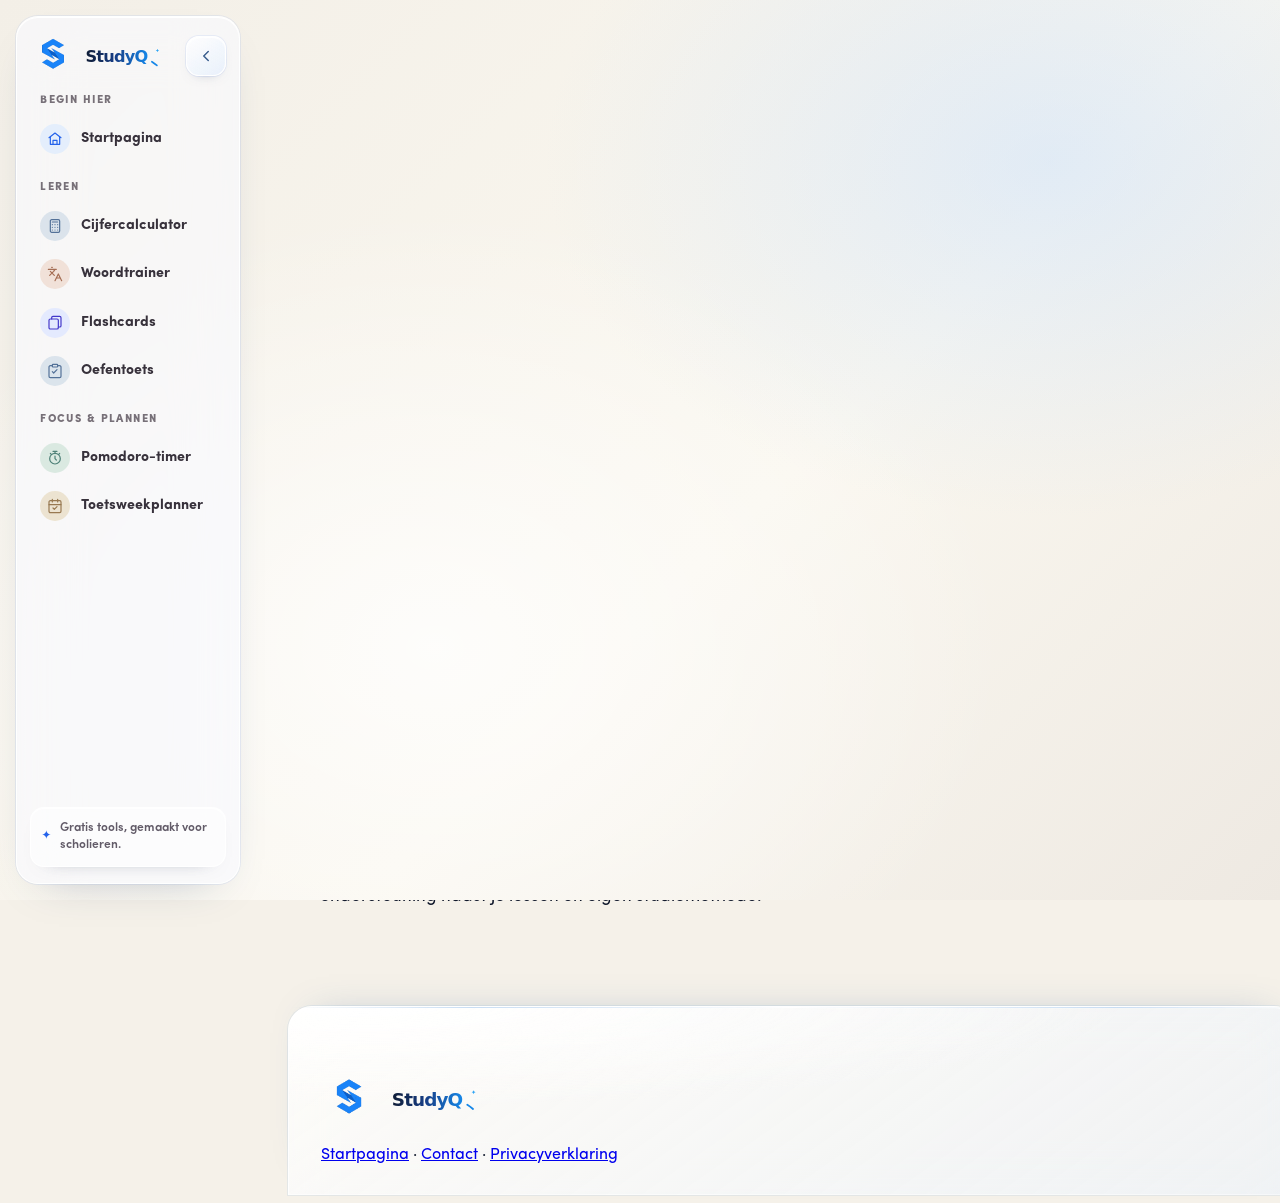
==== commit 6712edb1: "logo update" ====
--- a/about/index.html
+++ b/about/index.html
@@ -20,11 +20,11 @@
   <link rel="icon" type="image/png" href="../favicon.png">
   <link rel="manifest" href="../favicon_io/site.webmanifest">
   <link rel="stylesheet" href="../theme.css">
-  <link rel="stylesheet" href="../footer.css">
-  <link rel="stylesheet" href="../site-navigation.css?v=13">
-  <link rel="stylesheet" href="../site-ui-consistency.css?v=7">
+  <link rel="stylesheet" href="../footer.css?v=2">
+  <link rel="stylesheet" href="../site-navigation.css?v=14">
+  <link rel="stylesheet" href="../site-ui-consistency.css?v=8">
   <script src="../js/site-navigation-state.js?v=8" defer></script>
-  <script src="../js/site-navigation.js?v=7" defer></script>
+  <script src="../js/site-navigation.js?v=8" defer></script>
   <script type="application/ld+json">{"@context":"https://schema.org","@type":"AboutPage","name":"Over StudyQ","url":"https://studyq-nu.vercel.app/about/","inLanguage":"nl-NL","description":"StudyQ brengt gratis studietools samen voor middelbare scholieren."}</script>
   <style>
     body{font-family:'Sofia Pro',Arial,sans-serif;color:#172554;background:#f8fbff}
@@ -54,6 +54,6 @@
     <h2>Begin met studeren</h2>
     <p>Kies een hulpmiddel op de <a href="../">startpagina</a> en gebruik het wanneer je het nodig hebt. StudyQ is bedoeld als praktische ondersteuning naast je lessen en eigen studiemethode.</p>
   </main>
-  <footer class="site-footer"><div class="footer-inner"><a class="footer-logo" href="../"><img src="../logo/logo.png" width="56" height="56" alt=""><span class="brand-wordmark">Study<span class="brand-q">Q</span></span></a><nav aria-label="Footer"><a href="../">Startpagina</a> · <a href="../contact/">Contact</a> · <a href="../privacy/">Privacyverklaring</a></nav></div></footer>
+  <footer class="site-footer"><div class="footer-inner"><a class="footer-logo" href="../"><img src="../logo/logo.png" width="56" height="56" alt=""><span class="brand-wordmark"><img src="../logo/studyq-wordmark.svg" alt="StudyQ"></span></a><nav aria-label="Footer"><a href="../">Startpagina</a> · <a href="../contact/">Contact</a> · <a href="../privacy/">Privacyverklaring</a></nav></div></footer>
 </body>
 </html>
--- a/footer.css
+++ b/footer.css
@@ -45,8 +45,8 @@
   transition:transform .35s cubic-bezier(.34,1.56,.64,1);
 }
 .footer-logo:hover { transform:scale(1.02); }
-.footer-logo img { width:56px; height:56px; object-fit:contain; transform:scale(1.8); transition:transform .35s cubic-bezier(.34,1.56,.64,1); }
-.footer-logo:hover img { transform:scale(2) rotate(-6deg); }
+.footer-logo > img { width:56px; height:56px; object-fit:contain; transform:scale(1.8); transition:transform .35s cubic-bezier(.34,1.56,.64,1); }
+.footer-logo:hover > img { transform:scale(2) rotate(-6deg); }
 .footer-logo span { color:#2563EB; }
 .footer-brand p { color:#334155; font-size:.95rem; font-weight:500; line-height:1.6; }
 .footer-links { display:contents; }
--- a/site-navigation.css
+++ b/site-navigation.css
@@ -111,7 +111,7 @@
   white-space: nowrap;
 }
 
-.site-sidebar-brand img {
+.site-sidebar-brand > img {
   display: block;
   width: 42px;
   height: 42px;
@@ -481,7 +481,7 @@
 
 @media (max-width: 760px) {
   .app-sidebar .brand-mark,
-  .site-sidebar-brand img {
+  .site-sidebar-brand > img {
     flex-basis: 36px !important;
     width: 36px !important;
     height: 36px !important;
--- a/site-ui-consistency.css
+++ b/site-ui-consistency.css
@@ -2,26 +2,35 @@
 .footer-logo .brand-wordmark,
 .site-sidebar-brand .brand-wordmark {
   display: inline-flex !important;
-  align-items: baseline !important;
+  align-items: center !important;
   gap: 0 !important;
   white-space: nowrap !important;
-  color: #142548 !important;
-  letter-spacing: -.055em !important;
-  line-height: 1 !important;
-}
-
-.brand .brand-wordmark .brand-q,
-.footer-logo .brand-wordmark .brand-q,
-.site-sidebar-brand .brand-wordmark .brand-q {
-  display: inline-block !important;
-  margin-left: -.015em !important;
-  padding-right: .035em;
-  background: linear-gradient(135deg, #60a5fa 0%, #2563eb 52%, #1d4ed8 100%);
-  background-clip: text;
-  -webkit-background-clip: text;
-  color: transparent !important;
-  -webkit-text-fill-color: transparent;
-  text-shadow: 0 2px 8px rgba(37, 99, 235, .18);
+  line-height: 0 !important;
+}
+
+.brand .brand-wordmark img,
+.site-sidebar-brand .brand-wordmark img {
+  display: block !important;
+  flex: 0 0 88px !important;
+  width: 88px !important;
+  height: auto !important;
+  max-width: none !important;
+  object-fit: contain !important;
+  transform: none !important;
+}
+
+.footer-logo .brand-wordmark img {
+  display: block !important;
+  flex: 0 0 100px !important;
+  width: 100px !important;
+  height: auto !important;
+  max-width: none !important;
+  object-fit: contain !important;
+  transform: none !important;
+}
+
+.top-bar .brand > .brand-wordmark {
+  margin-left: 0 !important;
 }
 
 .top-bar .brand {
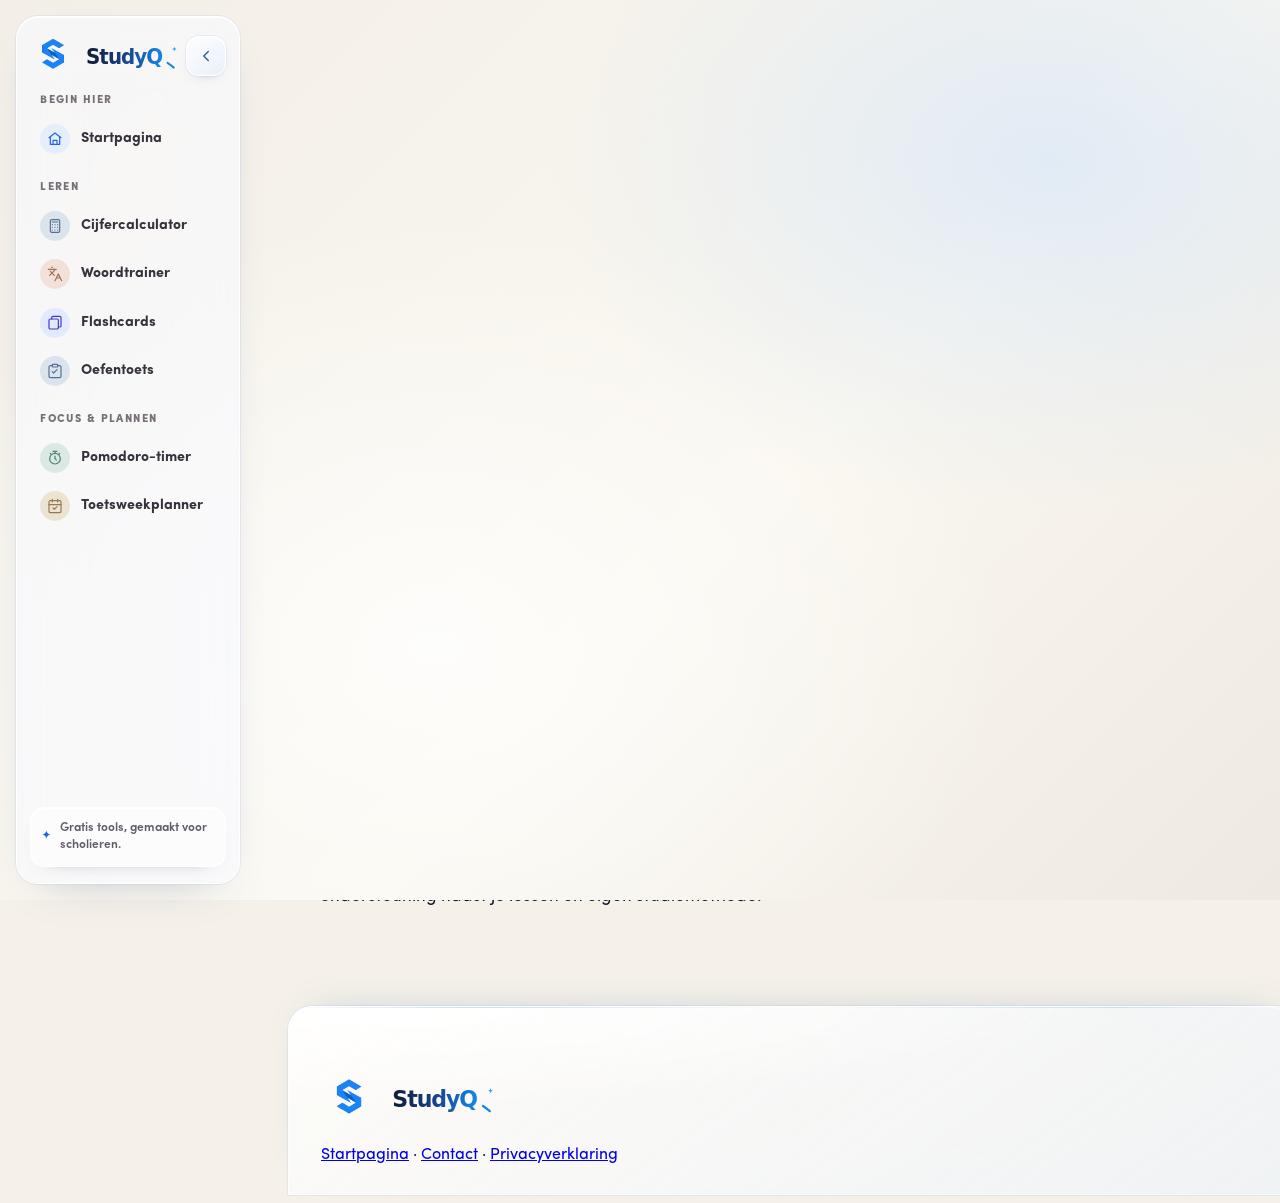
==== commit 0aa1c252: "logo" ====
--- a/about/index.html
+++ b/about/index.html
@@ -22,7 +22,7 @@
   <link rel="stylesheet" href="../theme.css">
   <link rel="stylesheet" href="../footer.css?v=2">
   <link rel="stylesheet" href="../site-navigation.css?v=14">
-  <link rel="stylesheet" href="../site-ui-consistency.css?v=8">
+  <link rel="stylesheet" href="../site-ui-consistency.css?v=9">
   <script src="../js/site-navigation-state.js?v=8" defer></script>
   <script src="../js/site-navigation.js?v=8" defer></script>
   <script type="application/ld+json">{"@context":"https://schema.org","@type":"AboutPage","name":"Over StudyQ","url":"https://studyq-nu.vercel.app/about/","inLanguage":"nl-NL","description":"StudyQ brengt gratis studietools samen voor middelbare scholieren."}</script>
--- a/site-ui-consistency.css
+++ b/site-ui-consistency.css
@@ -11,8 +11,8 @@
 .brand .brand-wordmark img,
 .site-sidebar-brand .brand-wordmark img {
   display: block !important;
-  flex: 0 0 88px !important;
-  width: 88px !important;
+  flex: 0 0 108px !important;
+  width: 108px !important;
   height: auto !important;
   max-width: none !important;
   object-fit: contain !important;
@@ -21,8 +21,8 @@
 
 .footer-logo .brand-wordmark img {
   display: block !important;
-  flex: 0 0 100px !important;
-  width: 100px !important;
+  flex: 0 0 120px !important;
+  width: 120px !important;
   height: auto !important;
   max-width: none !important;
   object-fit: contain !important;
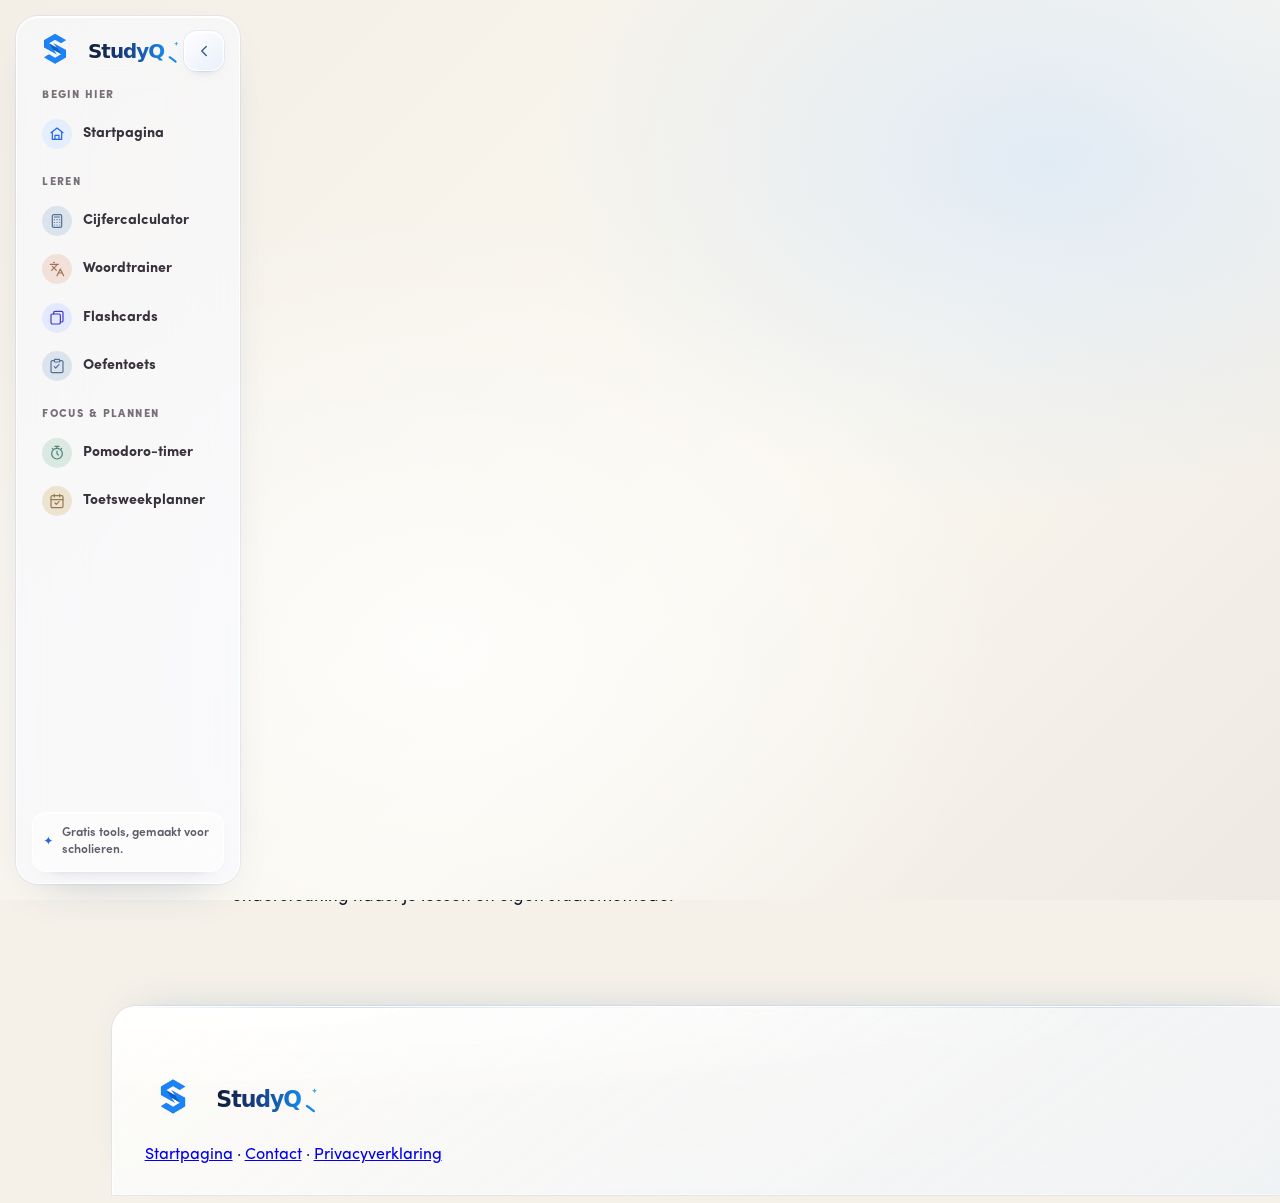
==== commit 2d584047: "SEO update" ====
--- a/about/index.html
+++ b/about/index.html
@@ -22,7 +22,7 @@
   <link rel="stylesheet" href="../theme.css">
   <link rel="stylesheet" href="../footer.css?v=2">
   <link rel="stylesheet" href="../site-navigation.css?v=14">
-  <link rel="stylesheet" href="../site-ui-consistency.css?v=9">
+  <link rel="stylesheet" href="../site-ui-consistency.css?v=10">
   <script src="../js/site-navigation-state.js?v=8" defer></script>
   <script src="../js/site-navigation.js?v=8" defer></script>
   <script type="application/ld+json">{"@context":"https://schema.org","@type":"AboutPage","name":"Over StudyQ","url":"https://studyq-nu.vercel.app/about/","inLanguage":"nl-NL","description":"StudyQ brengt gratis studietools samen voor middelbare scholieren."}</script>
--- a/site-ui-consistency.css
+++ b/site-ui-consistency.css
@@ -32,6 +32,35 @@
 .top-bar .brand > .brand-wordmark {
   margin-left: 0 !important;
 }
+
+.seo-guide {
+  width: min(920px, calc(100% - 2rem));
+  margin: clamp(2rem, 5vw, 4rem) auto;
+  padding: clamp(1.5rem, 4vw, 2.5rem);
+  border: 1px solid rgba(255, 255, 255, .92);
+  border-radius: 24px;
+  background: linear-gradient(145deg, rgba(255, 255, 255, .94), rgba(235, 243, 254, .78));
+  box-shadow: 0 18px 42px -32px rgba(36, 81, 140, .34), inset 0 1px 0 rgba(255, 255, 255, .96);
+  color: #334155;
+  font-family: 'Sofia Pro', system-ui, sans-serif;
+  font-size: 1rem;
+  line-height: 1.75;
+}
+
+.seo-guide h2,
+.seo-guide h3 {
+  color: #0f172a;
+  font-weight: 800;
+  letter-spacing: -.025em;
+  line-height: 1.25;
+}
+
+.seo-guide h2 { margin: 0 0 .8rem; font-size: clamp(1.35rem, 3vw, 1.8rem); }
+.seo-guide h3 { margin: 1.5rem 0 .5rem; font-size: 1.15rem; }
+.seo-guide p { margin: .55rem 0; }
+.seo-guide a { color: #1d4ed8; font-weight: 700; text-decoration-thickness: 1px; text-underline-offset: 3px; }
+.seo-guide a:hover { color: #1e40af; }
+.seo-guide .seo-related { display: flex; flex-wrap: wrap; align-items: baseline; gap: .35rem .8rem; margin-top: 1.25rem; }
 
 .top-bar .brand {
   gap: .65rem !important;
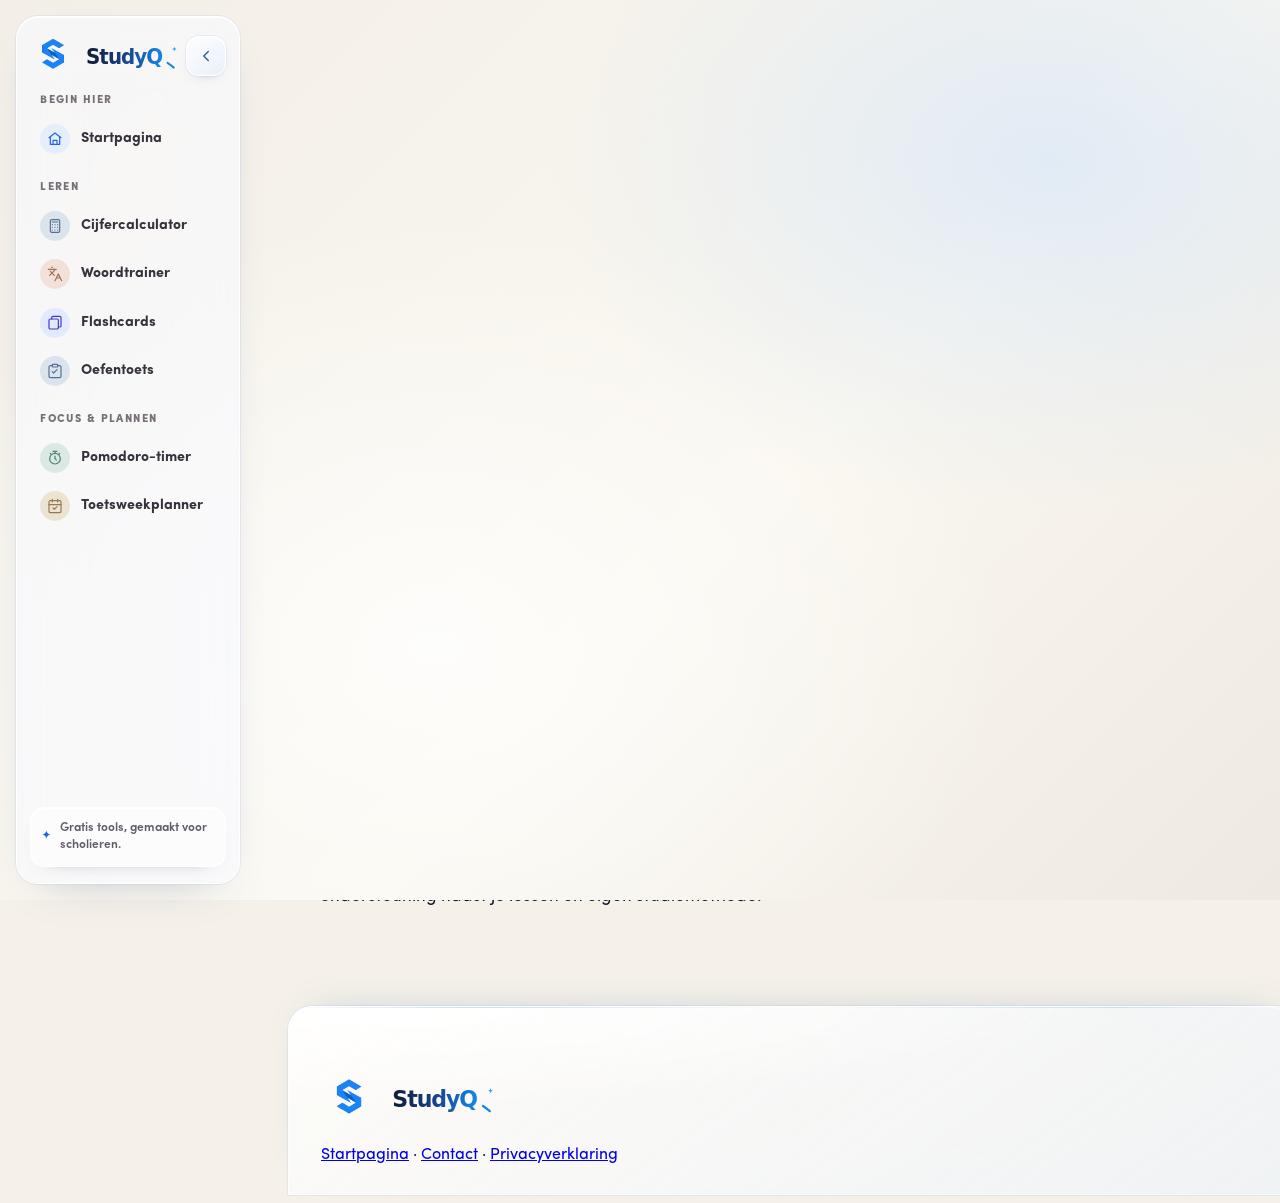
==== commit 7819831c: "Umami tracker" ====
--- a/about/index.html
+++ b/about/index.html
@@ -34,6 +34,7 @@
     .about-main a{color:#1d4ed8}.tool-links{display:grid;grid-template-columns:repeat(auto-fit,minmax(210px,1fr));gap:.8rem;padding:0;list-style:none}
     .tool-links a{display:block;padding:1rem;border:1px solid #dbeafe;border-radius:1rem;background:white;text-decoration:none;font-weight:600}
   </style>
+  <script defer src="https://cloud.umami.is/script.js" data-website-id="65d3feef-2f1d-4dad-abba-fdacd65f6cae" data-domains="studyq-nu.vercel.app" data-exclude-search="true" data-exclude-hash="true" data-do-not-track="true"></script>
 </head>
 <body>
   <main class="about-main">
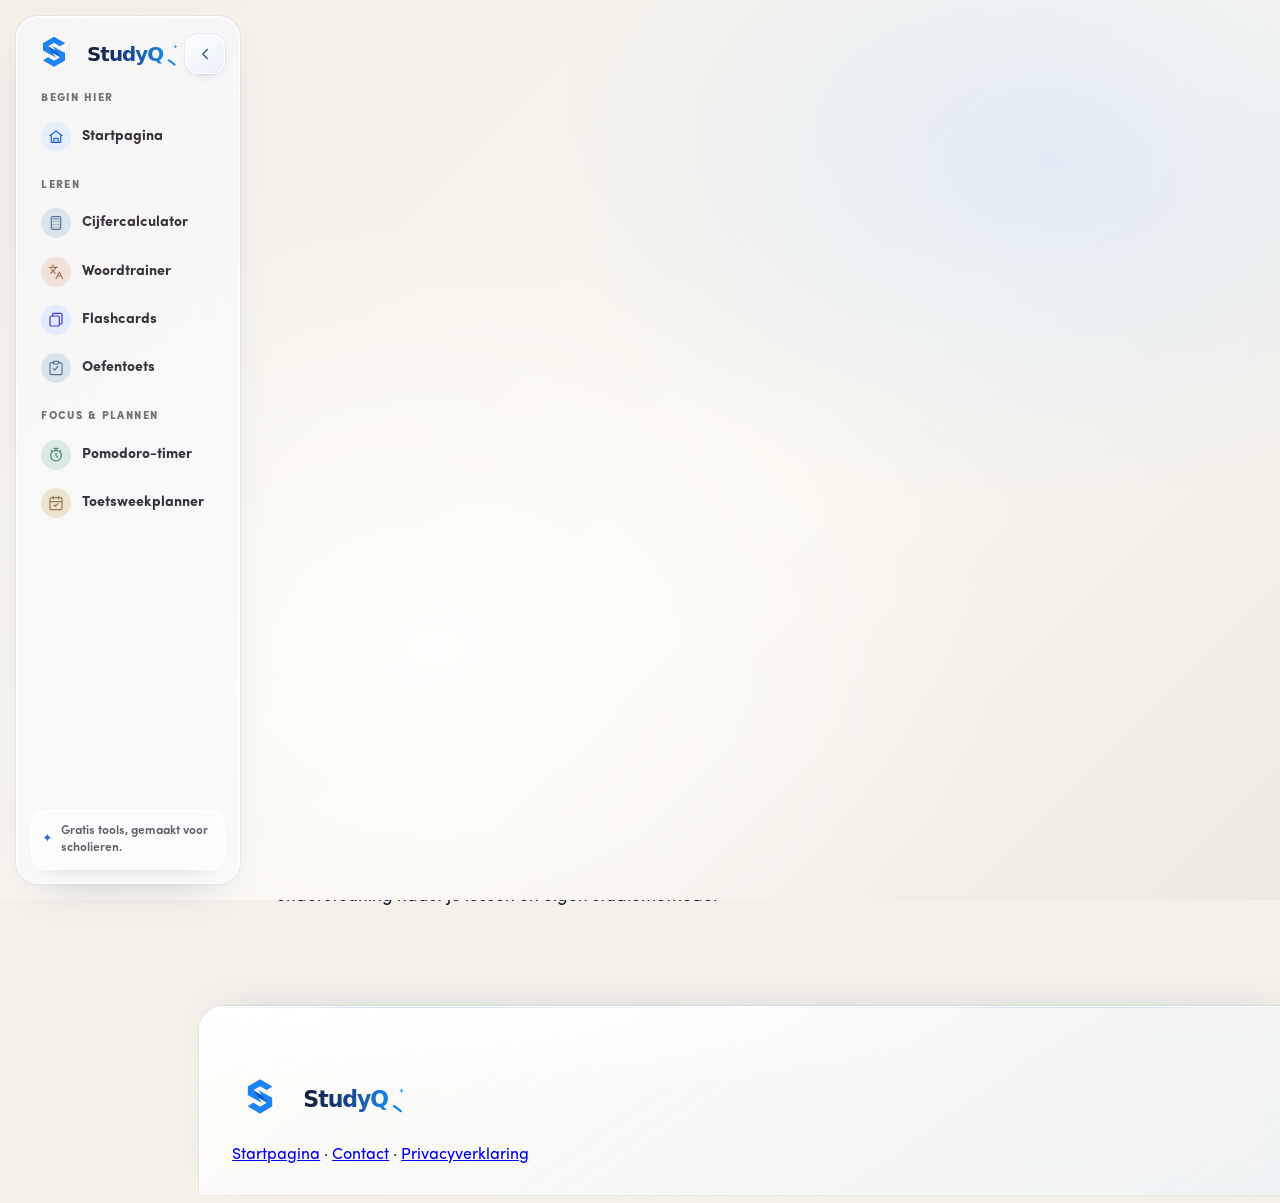
==== commit 5332b685: "Umami update" ====
--- a/about/index.html
+++ b/about/index.html
@@ -34,7 +34,7 @@
     .about-main a{color:#1d4ed8}.tool-links{display:grid;grid-template-columns:repeat(auto-fit,minmax(210px,1fr));gap:.8rem;padding:0;list-style:none}
     .tool-links a{display:block;padding:1rem;border:1px solid #dbeafe;border-radius:1rem;background:white;text-decoration:none;font-weight:600}
   </style>
-  <script defer src="https://cloud.umami.is/script.js" data-website-id="65d3feef-2f1d-4dad-abba-fdacd65f6cae" data-domains="studyq-nu.vercel.app" data-exclude-search="true" data-exclude-hash="true" data-do-not-track="true"></script>
+  <script defer src="/stats/script.js" data-website-id="65d3feef-2f1d-4dad-abba-fdacd65f6cae" data-host-url="/stats" data-exclude-search="true" data-exclude-hash="true" data-do-not-track="true"></script>
 </head>
 <body>
   <main class="about-main">
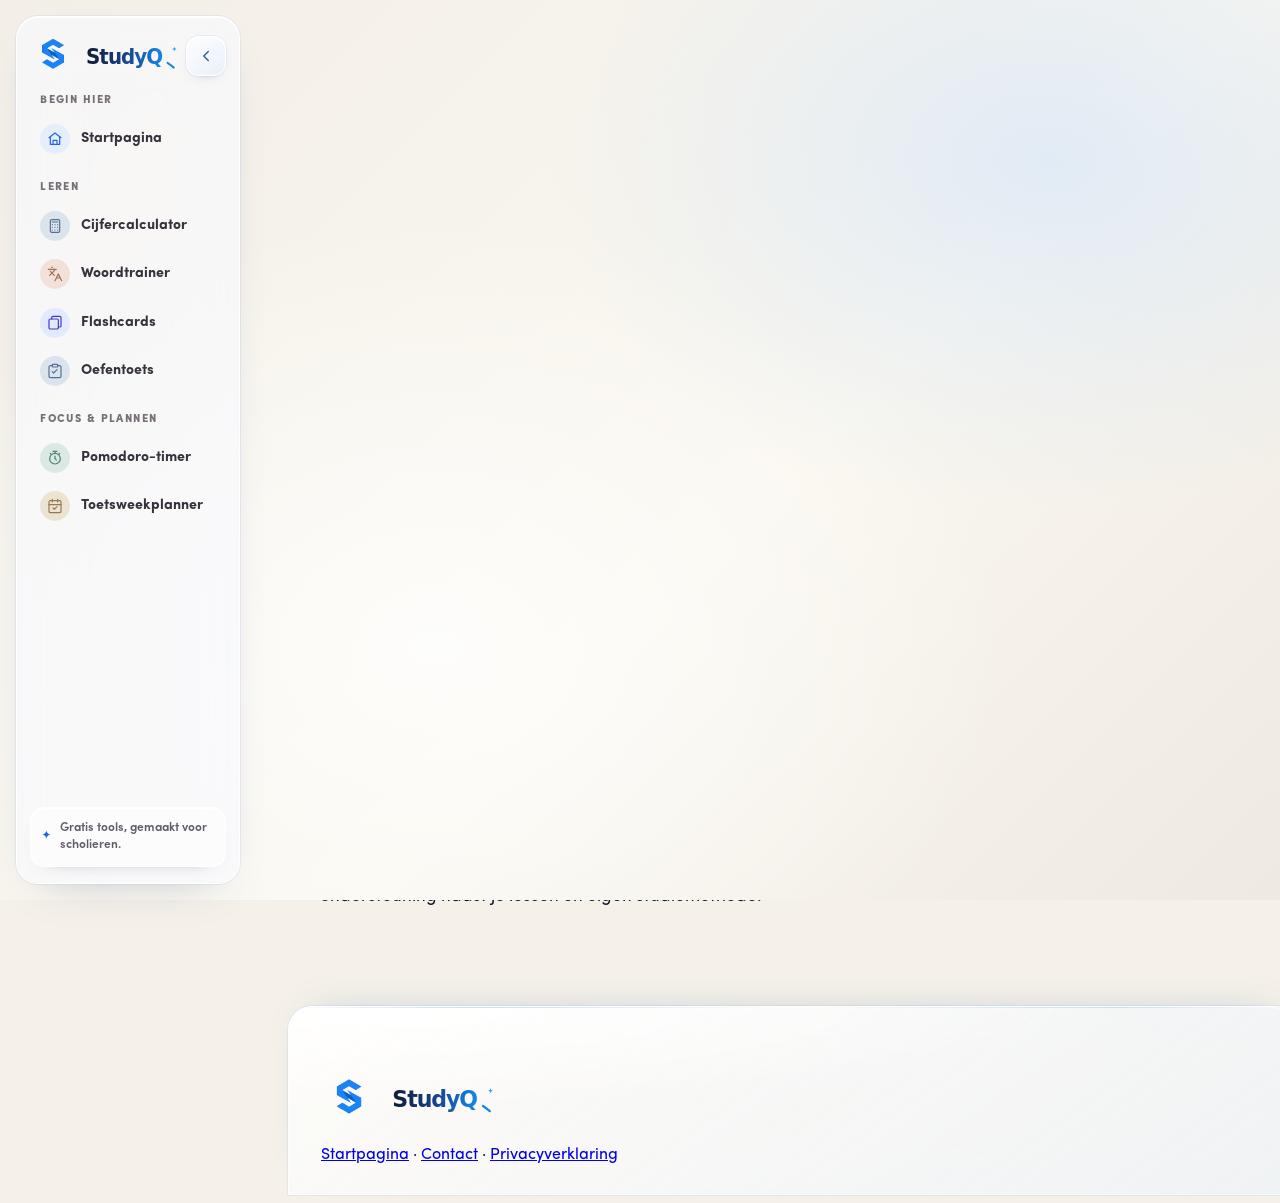
==== commit 2b27c5d0: "Update" ====
--- a/about/index.html
+++ b/about/index.html
@@ -22,7 +22,7 @@
   <link rel="stylesheet" href="../theme.css">
   <link rel="stylesheet" href="../footer.css?v=2">
   <link rel="stylesheet" href="../site-navigation.css?v=14">
-  <link rel="stylesheet" href="../site-ui-consistency.css?v=10">
+  <link rel="stylesheet" href="../site-ui-consistency.css?v=11">
   <script src="../js/site-navigation-state.js?v=8" defer></script>
   <script src="../js/site-navigation.js?v=8" defer></script>
   <script type="application/ld+json">{"@context":"https://schema.org","@type":"AboutPage","name":"Over StudyQ","url":"https://studyq-nu.vercel.app/about/","inLanguage":"nl-NL","description":"StudyQ brengt gratis studietools samen voor middelbare scholieren."}</script>
--- a/site-ui-consistency.css
+++ b/site-ui-consistency.css
@@ -227,3 +227,200 @@
     height: 36px !important;
   }
 }
+
+/* Mobile layout baseline shared by every page. */
+@media (max-width: 760px) {
+  html,
+  body {
+    max-width: 100%;
+    overflow-x: clip;
+    -webkit-text-size-adjust: 100%;
+  }
+
+  body {
+    padding-left: 0 !important;
+    padding-right: 0 !important;
+    padding-bottom: env(safe-area-inset-bottom, 0px);
+  }
+
+  .shell,
+  .wrapper,
+  .page,
+  main,
+  .page-content,
+  .content,
+  .container {
+    box-sizing: border-box;
+    min-width: 0;
+    max-width: 100%;
+  }
+
+  .shell,
+  .wrapper {
+    width: 100% !important;
+    padding-left: max(.75rem, env(safe-area-inset-left, 0px)) !important;
+    padding-right: max(.75rem, env(safe-area-inset-right, 0px)) !important;
+  }
+
+  .page,
+  .wrapper > .page,
+  body > .wrapper > .page {
+    width: 100% !important;
+    margin-left: auto !important;
+    margin-right: auto !important;
+  }
+
+  img,
+  video,
+  canvas,
+  iframe {
+    max-width: 100%;
+  }
+
+  pre,
+  code,
+  .table-wrap,
+  .table-container {
+    max-width: 100%;
+    overflow-x: auto;
+    -webkit-overflow-scrolling: touch;
+  }
+
+  input,
+  select,
+  textarea,
+  button {
+    font: inherit;
+  }
+
+  input,
+  select,
+  textarea {
+    max-width: 100%;
+  }
+
+  button,
+  [role="button"],
+  input[type="button"],
+  input[type="submit"],
+  input[type="reset"] {
+    touch-action: manipulation;
+  }
+
+  button,
+  [role="button"],
+  .btn,
+  .pt-btn,
+  .site-sidebar-link,
+  .app-sidebar .sidebar-link,
+  .modal-tab,
+  .pt-tab,
+  .tab-btn {
+    min-height: 44px;
+  }
+
+  .site-sidebar-link,
+  .app-sidebar .sidebar-link {
+    scroll-snap-align: start;
+  }
+
+  .site-sidebar-nav,
+  .app-sidebar .sidebar-nav {
+    scroll-snap-type: x proximity;
+    scrollbar-width: none;
+  }
+
+  .site-sidebar-nav::-webkit-scrollbar,
+  .app-sidebar .sidebar-nav::-webkit-scrollbar {
+    display: none;
+  }
+
+  .ai-content,
+  .ai-message-content,
+  .privacy-content,
+  .table-scroll {
+    max-width: 100%;
+    overflow-x: auto;
+    -webkit-overflow-scrolling: touch;
+  }
+
+  .modal-backdrop,
+  .modal-overlay,
+  .dialog-backdrop {
+    box-sizing: border-box;
+    padding: max(.5rem, env(safe-area-inset-top, 0px))
+      max(.5rem, env(safe-area-inset-right, 0px))
+      max(.5rem, env(safe-area-inset-bottom, 0px))
+      max(.5rem, env(safe-area-inset-left, 0px));
+  }
+
+  .modal-backdrop > .modal,
+  .modal-overlay > .modal,
+  .dialog-backdrop > .modal {
+    box-sizing: border-box;
+    width: min(100%, 40rem);
+    max-height: calc(100dvh - 1rem - env(safe-area-inset-top, 0px) - env(safe-area-inset-bottom, 0px));
+    overflow-y: auto;
+    overscroll-behavior: contain;
+    -webkit-overflow-scrolling: touch;
+  }
+}
+
+@media (max-width: 560px) {
+  html {
+    scroll-padding-top: .75rem;
+  }
+
+  body {
+    font-size: 16px;
+  }
+
+  .page,
+  .wrapper > .page,
+  body > .wrapper > .page {
+    padding: 1.15rem .9rem 1.25rem !important;
+    border-radius: 18px !important;
+  }
+
+  .top-bar {
+    gap: .75rem !important;
+    margin-bottom: 1.35rem !important;
+  }
+
+  .top-bar .brand .brand-wordmark img {
+    width: 96px !important;
+    flex-basis: 96px !important;
+  }
+
+  .field-row,
+  .form-row {
+    grid-template-columns: minmax(0, 1fr) !important;
+  }
+
+  input:not([type="checkbox"]):not([type="radio"]):not([type="range"]),
+  select,
+  textarea {
+    font-size: 16px !important;
+  }
+
+  .modal-footer {
+    gap: .5rem;
+  }
+
+  .modal-footer > button,
+  .modal-footer > .btn {
+    min-height: 44px;
+  }
+
+  .site-sidebar-link,
+  .app-sidebar .sidebar-link {
+    padding-left: .55rem;
+    padding-right: .55rem;
+  }
+
+  .site-footer {
+    width: calc(100% - 1.5rem);
+    padding: 2rem 1rem 1.25rem;
+    border-radius: 20px 20px 0 0;
+  }
+}
